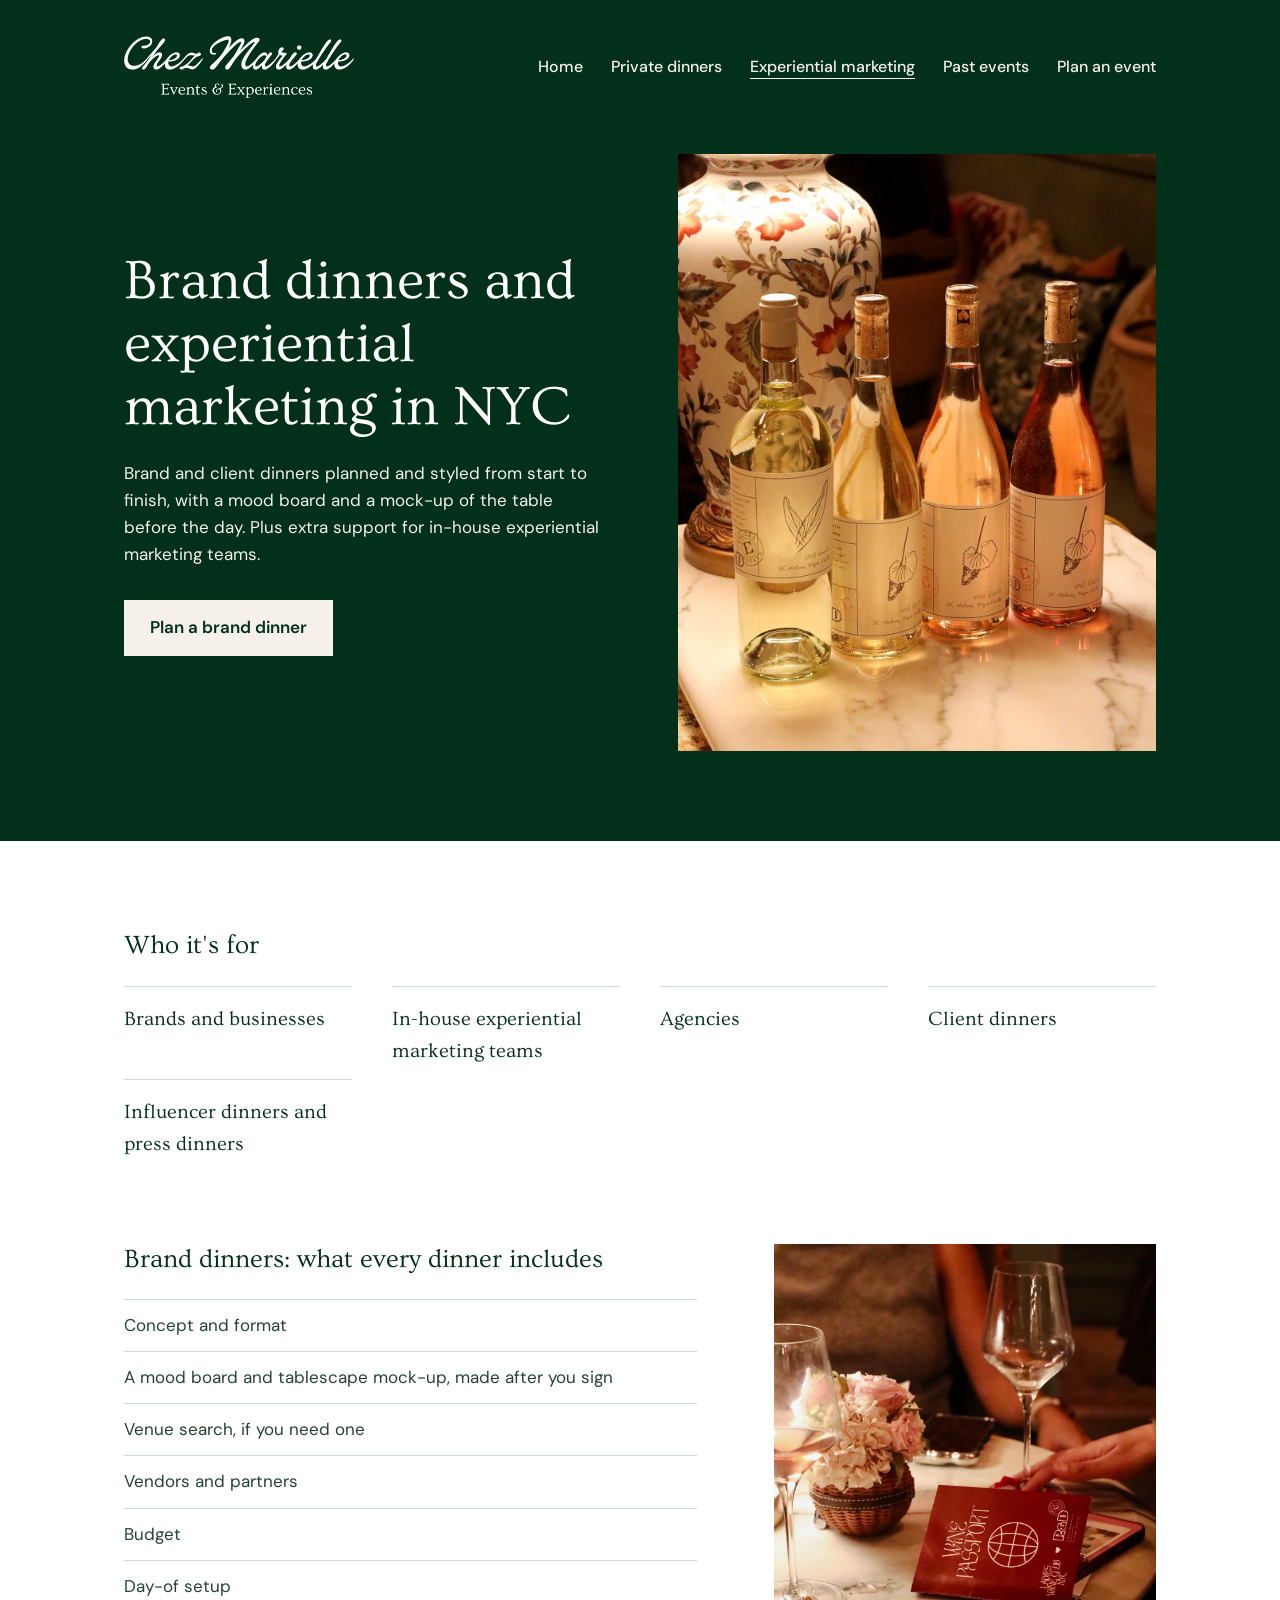
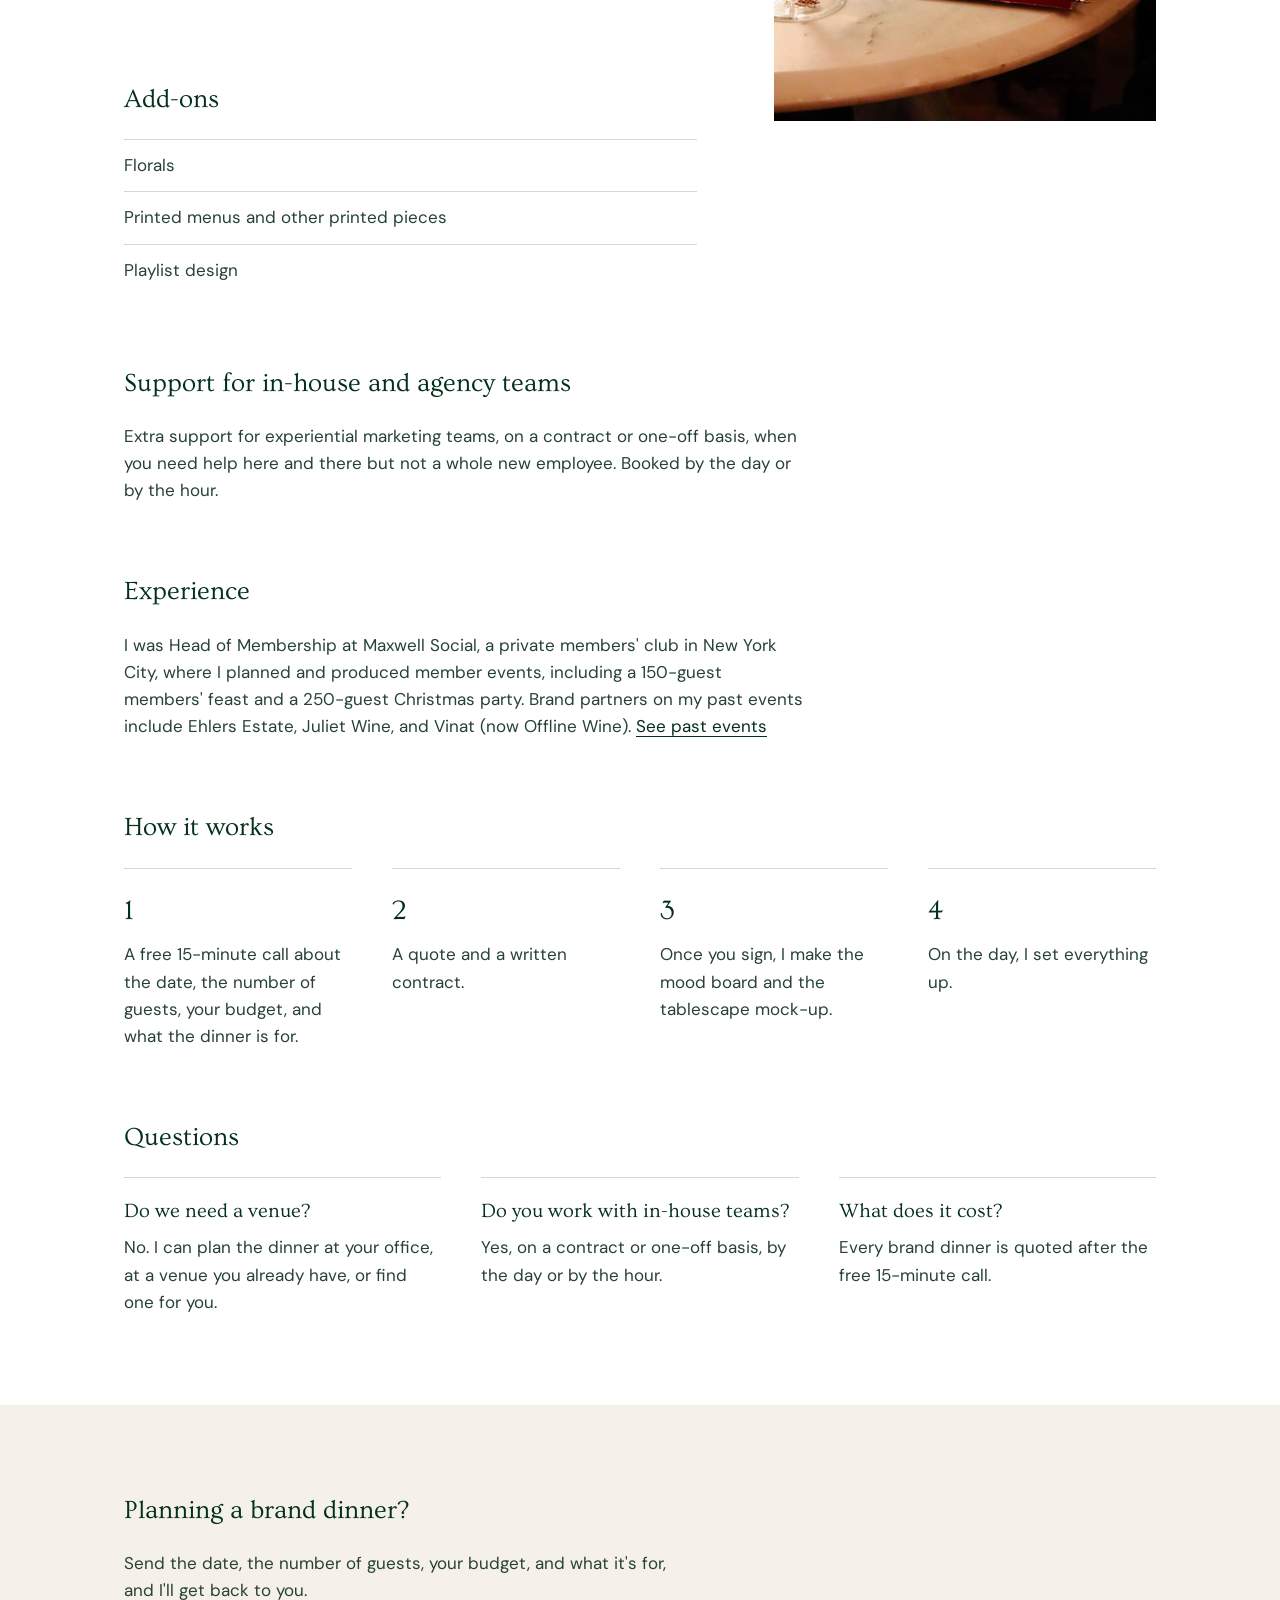
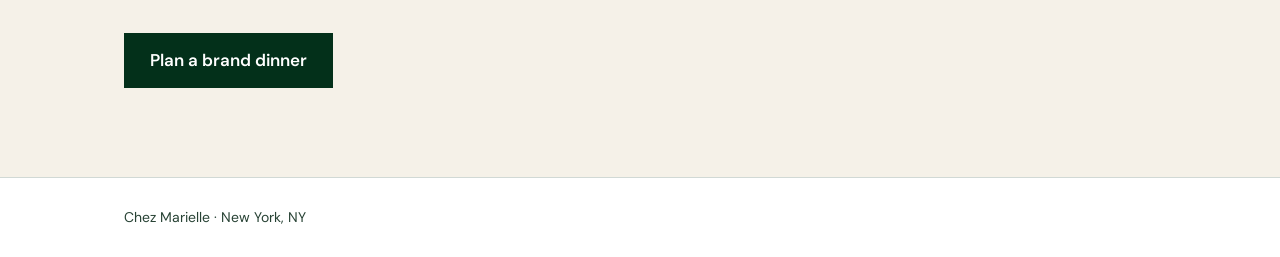
==== brand-events/index.html @ 25a1ae97 "Brands and businesses, and client dinners, on the homepage and the experiential marketing page Co-Au" ====
<!doctype html>
<html lang="en">
<head>
  <meta charset="utf-8">
  <meta name="viewport" content="width=device-width, initial-scale=1">
  <title>Brand dinners and experiential marketing in NYC | Chez Marielle</title>
  <meta name="description" content="Brand dinners and event production in New York City, planned and styled from start to finish, plus contract support for in-house and agency experiential marketing teams.">
  <link rel="canonical" href="https://chezmarielle.com/brand-events/">
  <link rel="icon" href="/favicon.ico" sizes="any">
  <link rel="icon" type="image/png" sizes="192x192" href="/icon-192.png">
  <link rel="apple-touch-icon" href="/apple-touch-icon.png">
  <meta name="theme-color" content="#03301A">

  <meta property="og:type" content="website">
  <meta property="og:url" content="https://chezmarielle.com/brand-events/">
  <meta property="og:title" content="Brand dinners and experiential marketing in NYC | Chez Marielle">
  <meta property="og:description" content="Brand dinners and event production in New York City, planned and styled from start to finish, plus contract support for in-house and agency experiential marketing teams.">
  <meta property="og:image" content="https://chezmarielle.com/images/brand-events/ehlers-bottles.jpg">
  <meta name="twitter:card" content="summary_large_image">

  <link rel="preconnect" href="https://fonts.googleapis.com">
  <link rel="preconnect" href="https://fonts.gstatic.com" crossorigin>
  <link href="https://fonts.googleapis.com/css2?family=DM+Sans:opsz,wght@9..40,400;9..40,500;9..40,600&family=Ovo&display=swap" rel="stylesheet">
  <link rel="stylesheet" href="/styles.css?v=6">

  <script type="application/ld+json">
  {
    "@context": "https://schema.org",
    "@type": "Service",
    "name": "Brand dinners and experiential marketing support",
    "serviceType": "Brand dinner planning and experiential marketing support",
    "url": "https://chezmarielle.com/brand-events/",
    "description": "Brand dinners and event production in New York City, planned and styled from start to finish, plus contract support for in-house and agency experiential marketing teams.",
    "provider": { "@id": "https://chezmarielle.com/#business" },
    "areaServed": { "@type": "City", "name": "New York City" }
  }
  </script>
  <script type="application/ld+json">
  {
    "@context": "https://schema.org",
    "@type": "FAQPage",
    "mainEntity": [
      { "@type": "Question", "name": "Do we need a venue?", "acceptedAnswer": { "@type": "Answer", "text": "No. I can plan the dinner at your office, at a venue you already have, or find one for you." } },
      { "@type": "Question", "name": "Do you work with in-house teams?", "acceptedAnswer": { "@type": "Answer", "text": "Yes, on a contract or one-off basis, by the day or by the hour." } },
      { "@type": "Question", "name": "What does it cost?", "acceptedAnswer": { "@type": "Answer", "text": "Every brand dinner is quoted after the free 15-minute call." } }
    ]
  }
  </script>
  <script>document.documentElement.classList.add('js');</script>
</head>
<body>

<header class="hero">
  <div class="wrap">
    <div class="topbar">
      <a class="logo" href="/"><img src="/images/chez-marielle-logo.png" alt="Chez Marielle Events &amp; Experiences" width="912" height="247"></a>
      <button class="nav-toggle" type="button" aria-expanded="false" aria-controls="site-nav" aria-label="Menu"><span></span><span></span><span></span></button>
      <nav class="nav" id="site-nav" aria-label="Main">
        <a href="/">Home</a>
        <a href="/private-dinners/">Private dinners</a>
        <a href="/brand-events/" aria-current="page">Experiential marketing</a>
        <a href="/past-events/">Past events</a>
        <a href="/#plan">Plan an event</a>
      </nav>
    </div>

    <div class="hero-grid">
      <div class="hero-text">
        <h1>Brand dinners and experiential marketing in NYC</h1>
        <p class="hero-line">Brand and client dinners planned and styled from start to finish, with a mood board and a mock-up of the table before the day. Plus extra support for in-house experiential marketing teams.</p>
        <p class="hero-cta"><a class="button" href="/#plan">Plan a brand dinner</a></p>
      </div>
      <figure class="hero-photo">
        <img src="/images/brand-events/ehlers-bottles.jpg" width="1200" height="1500" fetchpriority="high"
             alt="Four Ehlers Estate bottles, white to rosé, lined up on a marble table at Good Wine, Better Chemistry">
      </figure>
    </div>
  </div>
</header>

<main>
  <section class="services">
    <div class="wrap">
      <h2>Who it's for</h2>
      <ul class="tags">
        <li>Brands and businesses</li>
        <li>In-house experiential marketing teams</li>
        <li>Agencies</li>
        <li>Client dinners</li>
        <li>Influencer dinners and press dinners</li>
      </ul>

      <div class="block split">
        <div>
          <h2>Brand dinners: what every dinner includes</h2>
          <ul class="help-list">
            <li>Concept and format</li>
            <li>A mood board and tablescape mock-up, made after you sign</li>
            <li>Venue search, if you need one</li>
            <li>Vendors and partners</li>
            <li>Budget</li>
            <li>Day-of setup</li>
          </ul>
          <div class="block">
            <h2>Add-ons</h2>
            <ul class="help-list">
              <li>Florals</li>
              <li>Printed menus and other printed pieces</li>
              <li>Playlist design</li>
            </ul>
          </div>
        </div>
        <img src="/images/brand-events/wine-passport.jpg" width="1200" height="1500" loading="lazy"
             alt="A printed wine passport on a marble table beside a glass of rosé and a small bouquet, at Good Wine, Better Chemistry">
      </div>

      <div class="block">
        <h2>Support for in-house and agency teams</h2>
        <p class="lead-text">Extra support for experiential marketing teams, on a contract or one-off basis, when you need help here and there but not a whole new employee. Booked by the day or by the hour.</p>
      </div>

      <div class="block">
        <h2>Experience</h2>
        <p class="lead-text">I was Head of Membership at Maxwell Social, a private members' club in New York City, where I planned and produced member events, including a 150-guest members' feast and a 250-guest Christmas party. Brand partners on my past events include Ehlers Estate, Juliet Wine, and Vinat (now Offline Wine). <a href="/past-events/">See past events</a></p>
      </div>

      <div class="block">
        <h2>How it works</h2>
        <ol class="steps">
          <li>A free 15-minute call about the date, the number of guests, your budget, and what the dinner is for.</li>
          <li>A quote and a written contract.</li>
          <li>Once you sign, I make the mood board and the tablescape mock-up.</li>
          <li>On the day, I set everything up.</li>
        </ol>
      </div>

      <div class="block">
        <h2>Questions</h2>
        <div class="cols three">
          <article>
            <h3>Do we need a venue?</h3>
            <p>No. I can plan the dinner at your office, at a venue you already have, or find one for you.</p>
          </article>
          <article>
            <h3>Do you work with in-house teams?</h3>
            <p>Yes, on a contract or one-off basis, by the day or by the hour.</p>
          </article>
          <article>
            <h3>What does it cost?</h3>
            <p>Every brand dinner is quoted after the free 15-minute call.</p>
          </article>
        </div>
      </div>
    </div>
  </section>

  <section class="cta" aria-labelledby="cta-heading">
    <div class="wrap">
      <h2 id="cta-heading">Planning a brand dinner?</h2>
      <p>Send the date, the number of guests, your budget, and what it's for, and I'll get back to you.</p>
      <a class="button dark" href="/#plan">Plan a brand dinner</a>
    </div>
  </section>
</main>

<footer class="footer">
  <div class="wrap">Chez Marielle · New York, NY</div>
</footer>

<script src="/main.js?v=3" defer></script>
</body>
</html>
---- styles.css ----
/* Chez Marielle — colours and fonts carried over from the Canva site */
:root {
  --green: #03301A;
  --cream: #F5F1E8;
  --ink: #274234;
  --white: #FFFFFF;
  --line: rgba(3, 48, 26, 0.18);
  --serif: 'Ovo', Georgia, 'Times New Roman', serif;
  --sans: 'DM Sans', system-ui, -apple-system, 'Segoe UI', sans-serif;
  --gutter: clamp(20px, 5vw, 64px);
  --section: clamp(56px, 7vw, 96px);
}

* { box-sizing: border-box; }
html { scroll-behavior: smooth; }
body {
  margin: 0;
  font-family: var(--sans);
  font-size: 17px;
  line-height: 1.6;
  color: var(--ink);
  background: var(--white);
  -webkit-font-smoothing: antialiased;
}
img { display: block; max-width: 100%; height: auto; }
figure { margin: 0; }
h1, h2, h3 { font-family: var(--serif); font-weight: 400; color: var(--green); margin: 0; }
h2 { font-size: 26px; line-height: 1.2; margin-bottom: 24px; }
h3 { font-size: 20px; line-height: 1.3; margin-bottom: 10px; }
p { margin: 0; }
a { color: inherit; }

.wrap { max-width: 1160px; margin: 0 auto; padding: 0 var(--gutter); }

/* Buttons */
.button {
  display: inline-block;
  font-family: var(--sans);
  font-size: 17px;
  font-weight: 600;
  text-decoration: none;
  background: var(--cream);
  color: var(--green);
  border: 0;
  padding: 14px 26px;
  cursor: pointer;
}
.button.dark { background: var(--green); color: var(--white); }
.button:focus-visible, a:focus-visible, input:focus-visible, textarea:focus-visible, select:focus-visible { outline: 2px solid #8A7652; outline-offset: 2px; }

/* Hero */
.hero { background: var(--green); color: var(--cream); padding: 36px 0 var(--section); }
.logo img { width: 230px; }
.topbar { display: flex; align-items: center; justify-content: space-between; gap: 24px; }
.nav { display: flex; gap: 28px; }
.nav a { color: var(--cream); text-decoration: none; font-weight: 500; font-size: 16px; white-space: nowrap; }
.nav a:hover, .nav a[aria-current="page"] { text-decoration: underline; text-underline-offset: 6px; }

/* Menu button: phone only */
.nav-toggle {
  display: none;
  flex-direction: column;
  justify-content: center;
  gap: 6px;
  width: 44px;
  height: 44px;
  padding: 10px;
  margin-right: -10px;
  background: none;
  border: 0;
  cursor: pointer;
}
.nav-toggle span { display: block; height: 2px; background: var(--cream); transition: transform 0.2s, opacity 0.2s; }
.nav-toggle[aria-expanded="true"] span:nth-child(1) { transform: translateY(8px) rotate(45deg); }
.nav-toggle[aria-expanded="true"] span:nth-child(2) { opacity: 0; }
.nav-toggle[aria-expanded="true"] span:nth-child(3) { transform: translateY(-8px) rotate(-45deg); }
.nav-toggle:focus-visible { outline: 2px solid #8A7652; outline-offset: 2px; }
.hero-grid {
  display: grid;
  grid-template-columns: 1fr 1fr;
  gap: clamp(32px, 6vw, 88px);
  align-items: center;
  margin-top: clamp(32px, 5vw, 56px);
}
.hero h1 { color: var(--white); font-size: clamp(38px, 5vw, 56px); line-height: 1.13; }
.hero-line { margin-top: 20px; }
.event-types { margin: 22px 0 32px; padding-left: 20px; }
.event-types li { margin: 4px 0; }
.hero-photo img { width: 100%; aspect-ratio: 4 / 5; object-fit: cover; object-position: center 40%; }

/* What I do / Who it's for / What I can help with */
.services { padding: var(--section) 0; }
.cols { display: grid; gap: 40px; }
.cols.three { grid-template-columns: repeat(3, 1fr); }
.cols article { border-top: 1px solid var(--line); padding-top: 20px; }
.block { margin-top: clamp(48px, 6vw, 72px); }
.tags, .help-list { list-style: none; margin: 0; padding: 0; display: grid; column-gap: 40px; }
.tags { grid-template-columns: repeat(4, 1fr); }
.help-list { grid-template-columns: 1fr 1fr; grid-auto-flow: column; grid-template-rows: repeat(4, auto); }
.tags li, .help-list li { padding: 12px 0; border-top: 1px solid var(--line); }
.tags li { font-family: var(--serif); font-size: 20px; color: var(--green); padding-top: 16px; }

/* Past events page */
.page-head { background: var(--green); color: var(--cream); padding: 36px 0 clamp(40px, 5vw, 64px); }
.page-head h1 { color: var(--white); font-size: clamp(38px, 5vw, 56px); line-height: 1.13; margin-top: clamp(32px, 5vw, 56px); }
.event { padding: var(--section) 0; }
.event:nth-of-type(even) { background: var(--cream); }
.event-text { max-width: 680px; margin-bottom: 32px; }
.event .loc { display: flex; align-items: center; gap: 6px; font-size: 15px; font-weight: 500; color: #8A7652; margin-bottom: 8px; }
.event .loc svg { width: 1em; height: 1em; flex: none; }
.event h2 { font-size: clamp(28px, 3.4vw, 38px); margin-bottom: 8px; }
.event .details { font-size: 15px; color: #8A7652; margin-bottom: 16px; }
.mosaic { display: grid; grid-template-columns: repeat(4, 1fr); gap: 12px; }
.mosaic img { width: 100%; aspect-ratio: 4 / 5; object-fit: cover; }
.mosaic .lead { grid-column: span 2; grid-row: span 2; height: 100%; aspect-ratio: auto; }
.mosaic .wide { grid-column: span 2; height: 100%; aspect-ratio: auto; }
.mosaic.pair img { grid-column: span 2; }
.mosaic.trio { grid-template-columns: repeat(3, 1fr); }

/* About */
.about { background: var(--cream); padding: var(--section) 0; }
.about-grid { display: grid; grid-template-columns: 320px 1fr; gap: clamp(32px, 6vw, 80px); align-items: center; }
.about-photo img { width: 100%; }
.about p { max-width: 560px; }

/* Plan an event */
.contact { padding: var(--section) 0; }
.contact-grid { display: grid; grid-template-columns: 1fr 1.4fr; gap: clamp(32px, 6vw, 80px); align-items: start; }
.contact-intro p { max-width: 380px; }
.contact-line { max-width: 520px; margin-bottom: 28px; }
.links { list-style: none; padding: 0; margin: 28px 0 0; }
.links li { margin: 8px 0; }
.links a { color: var(--green); font-weight: 500; text-underline-offset: 4px; }

.inquiry { display: grid; grid-template-columns: 1fr 1fr; gap: 18px 20px; }
.field { grid-column: 1 / -1; display: flex; flex-direction: column; }
.field[hidden] { display: none; }
.field.half { grid-column: span 1; }
label { font-size: 15px; color: var(--green); margin-bottom: 6px; }
input, textarea, select {
  font: inherit;
  font-size: 16px;
  color: var(--ink);
  border: 1px solid rgba(39, 66, 52, 0.35);
  border-radius: 0;
  padding: 12px 14px;
  background: var(--white);
  width: 100%;
}
textarea { resize: vertical; }
select {
  appearance: none;
  -webkit-appearance: none;
  padding-right: 40px;
  background: var(--white) url("data:image/svg+xml,%3Csvg xmlns='http://www.w3.org/2000/svg' width='12' height='8' viewBox='0 0 12 8'%3E%3Cpath d='M1 1l5 5 5-5' fill='none' stroke='%23274234' stroke-width='1.5'/%3E%3C/svg%3E") no-repeat right 14px center;
}
.honeypot { position: absolute; left: -9999px; width: 1px; height: 1px; opacity: 0; }
.field .button { align-self: flex-start; }
.form-status { margin-top: 14px; min-height: 1.6em; }

/* Service pages: numbered steps and the closing call to action */
.steps { list-style: none; margin: 0; padding: 0; display: grid; grid-template-columns: repeat(4, 1fr); gap: 40px; counter-reset: step; }
.steps li { border-top: 1px solid var(--line); padding-top: 20px; counter-increment: step; }
.steps li::before { content: counter(step); display: block; font-family: var(--serif); font-size: 28px; color: var(--green); margin-bottom: 8px; }
.hero-cta { margin-top: 32px; }
.hero-pair { display: grid; grid-template-columns: 1fr 1fr; gap: 12px; }
.hero-pair img { width: 100%; aspect-ratio: 4 / 5; object-fit: cover; }
.split { display: grid; grid-template-columns: 1.5fr 1fr; gap: clamp(32px, 6vw, 80px); align-items: start; }
.split img { width: 100%; aspect-ratio: 4 / 5; object-fit: cover; }
.lead-text { max-width: 680px; }
.lead-text a { color: var(--green); text-underline-offset: 4px; }
.split .help-list { grid-template-columns: 1fr; grid-auto-flow: row; grid-template-rows: none; }
.cta { background: var(--cream); padding: var(--section) 0; }
.cta p { max-width: 560px; margin-bottom: 28px; }

/* Footer */
.footer { border-top: 1px solid var(--line); padding: 28px 0; font-size: 14px; }

/* Tablet */
@media (max-width: 900px) {
  .cols.three { grid-template-columns: 1fr; gap: 28px; }
  .steps { grid-template-columns: 1fr 1fr; gap: 28px; }
  .tags { grid-template-columns: 1fr 1fr; }
  .contact-grid { grid-template-columns: 1fr; }
  .split { grid-template-columns: 1fr; }
  .split img { max-width: 420px; }
}

/* Menu button: phones and tablets */
@media (max-width: 960px) {
  .topbar { position: relative; }
  .nav { gap: 22px; }
  /* With the script running, the menu folds behind the button. Without it, the links stay visible. */
  .js .nav-toggle { display: flex; position: relative; z-index: 21; }
  /* The menu slides in from the right and covers three quarters of the screen. */
  .js .nav {
    position: fixed;
    top: 0;
    right: 0;
    bottom: 0;
    z-index: 20;
    width: min(75vw, 420px);
    flex-direction: column;
    gap: 0;
    padding: 96px 28px 32px;
    background: var(--green);
    box-shadow: -8px 0 24px rgba(0, 0, 0, 0.25);
    transform: translateX(100%);
    visibility: hidden;
    transition: transform 0.3s ease, visibility 0s linear 0.3s;
  }
  .js .nav.open { transform: none; visibility: visible; transition: transform 0.3s ease, visibility 0s; }
  .js .nav a { font-family: var(--serif); font-size: 26px; font-weight: 400; line-height: 1.25; padding: 16px 0; border-bottom: 1px solid rgba(245, 241, 232, 0.25); white-space: normal; }
  .js .nav a:first-child { border-top: 1px solid rgba(245, 241, 232, 0.25); }
  /* The rest of the page dims behind the open menu; tapping it closes the menu. */
  html.menu-open { overflow: hidden; }
  html.menu-open body::after { content: ""; position: fixed; inset: 0; z-index: 19; background: rgba(0, 0, 0, 0.45); }
}

/* Phone */
@media (max-width: 700px) {
  .hero { padding-top: 24px; }
  .logo img { width: 180px; }
  .hero-grid { grid-template-columns: 1fr; gap: 32px; margin-top: 28px; }
  .hero-photo img { aspect-ratio: 4 / 5; }
  .help-list { grid-template-columns: 1fr; grid-auto-flow: row; grid-template-rows: none; }
  .steps { grid-template-columns: 1fr; }
  .mosaic { grid-template-columns: 1fr 1fr; gap: 8px; }
  .mosaic .lead { grid-row: auto; height: auto; aspect-ratio: 4 / 5; }
  .mosaic .wide { height: auto; aspect-ratio: 8 / 5; }
  .mosaic.pair img { grid-column: auto; }
  .mosaic.trio { grid-template-columns: 1fr 1fr; }
  .mosaic.trio img:first-child { grid-column: span 2; }
  .about-grid { grid-template-columns: 1fr; }
  .about-photo { max-width: 300px; }
  .inquiry { grid-template-columns: 1fr; }
  .field.half { grid-column: 1 / -1; }
}

/* No sliding for people who turn off motion */
@media (prefers-reduced-motion: reduce) {
  .nav, .nav-toggle span { transition: none !important; }
}
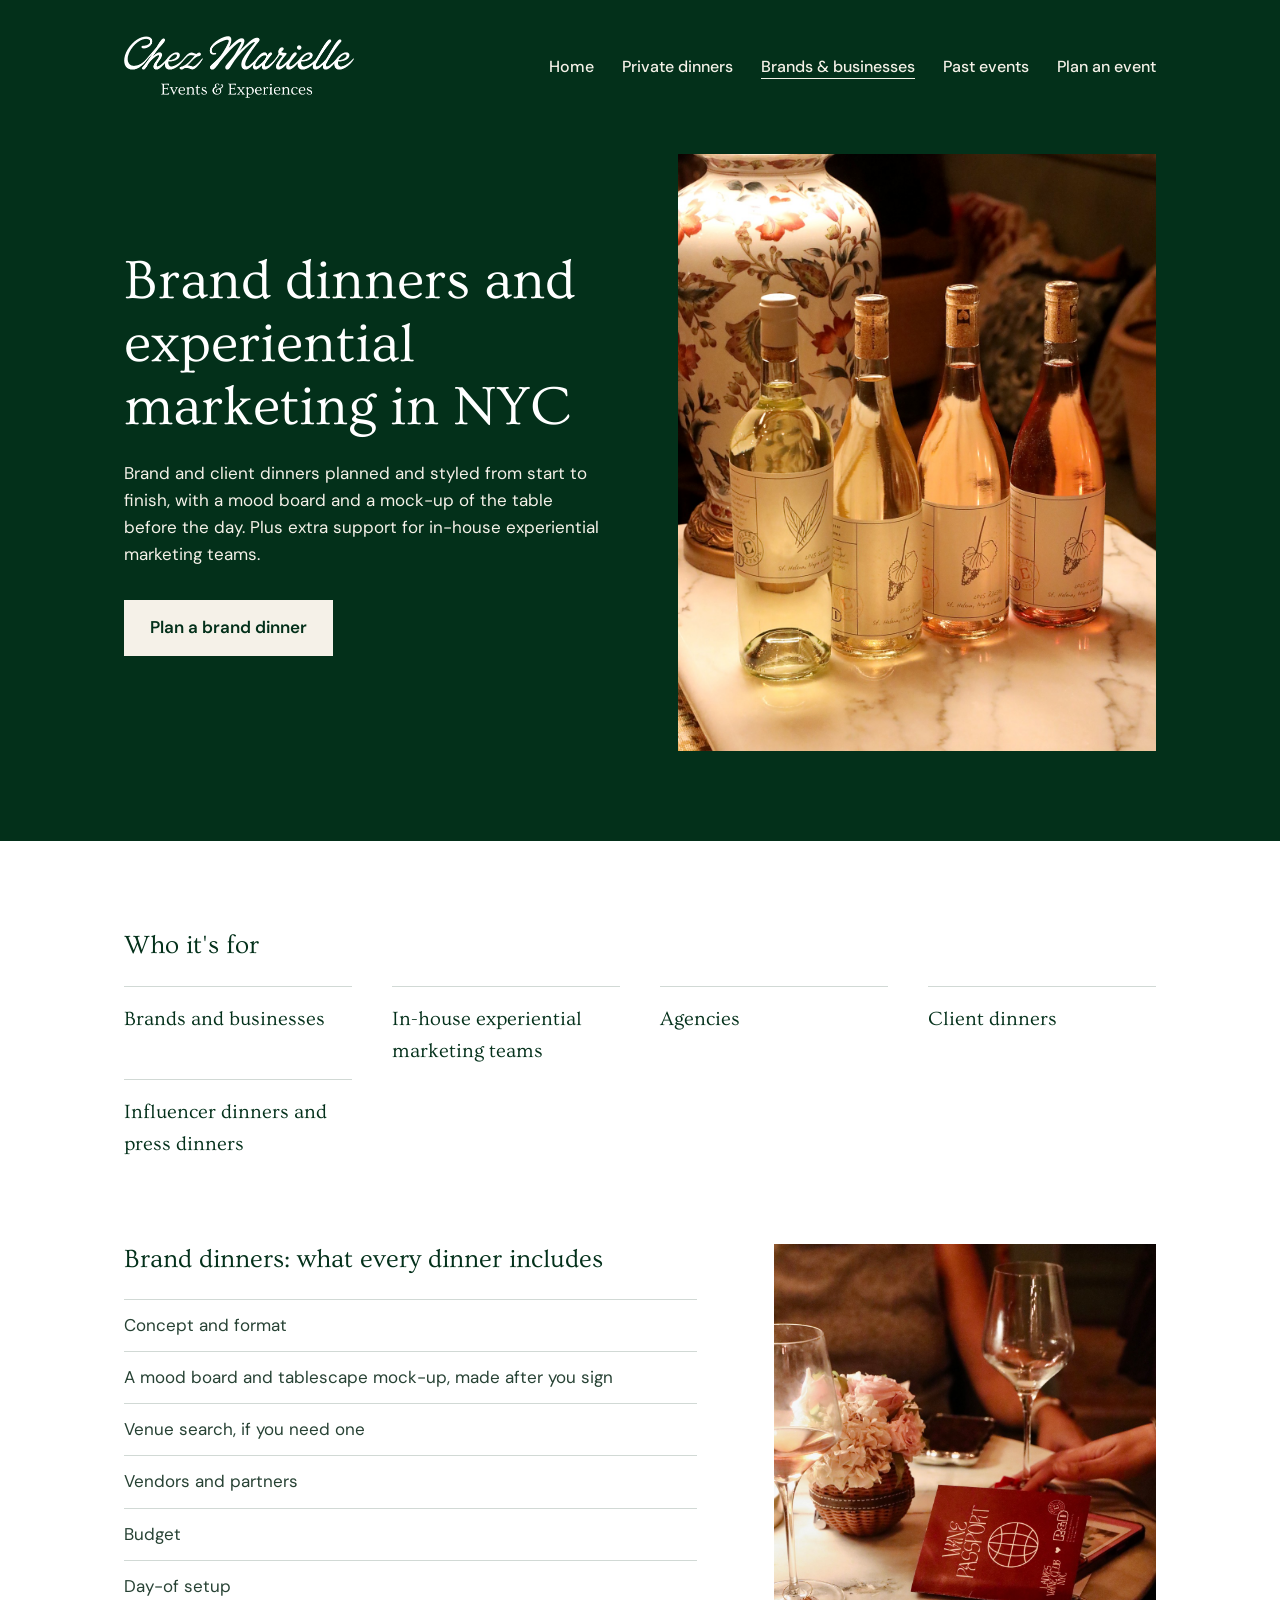
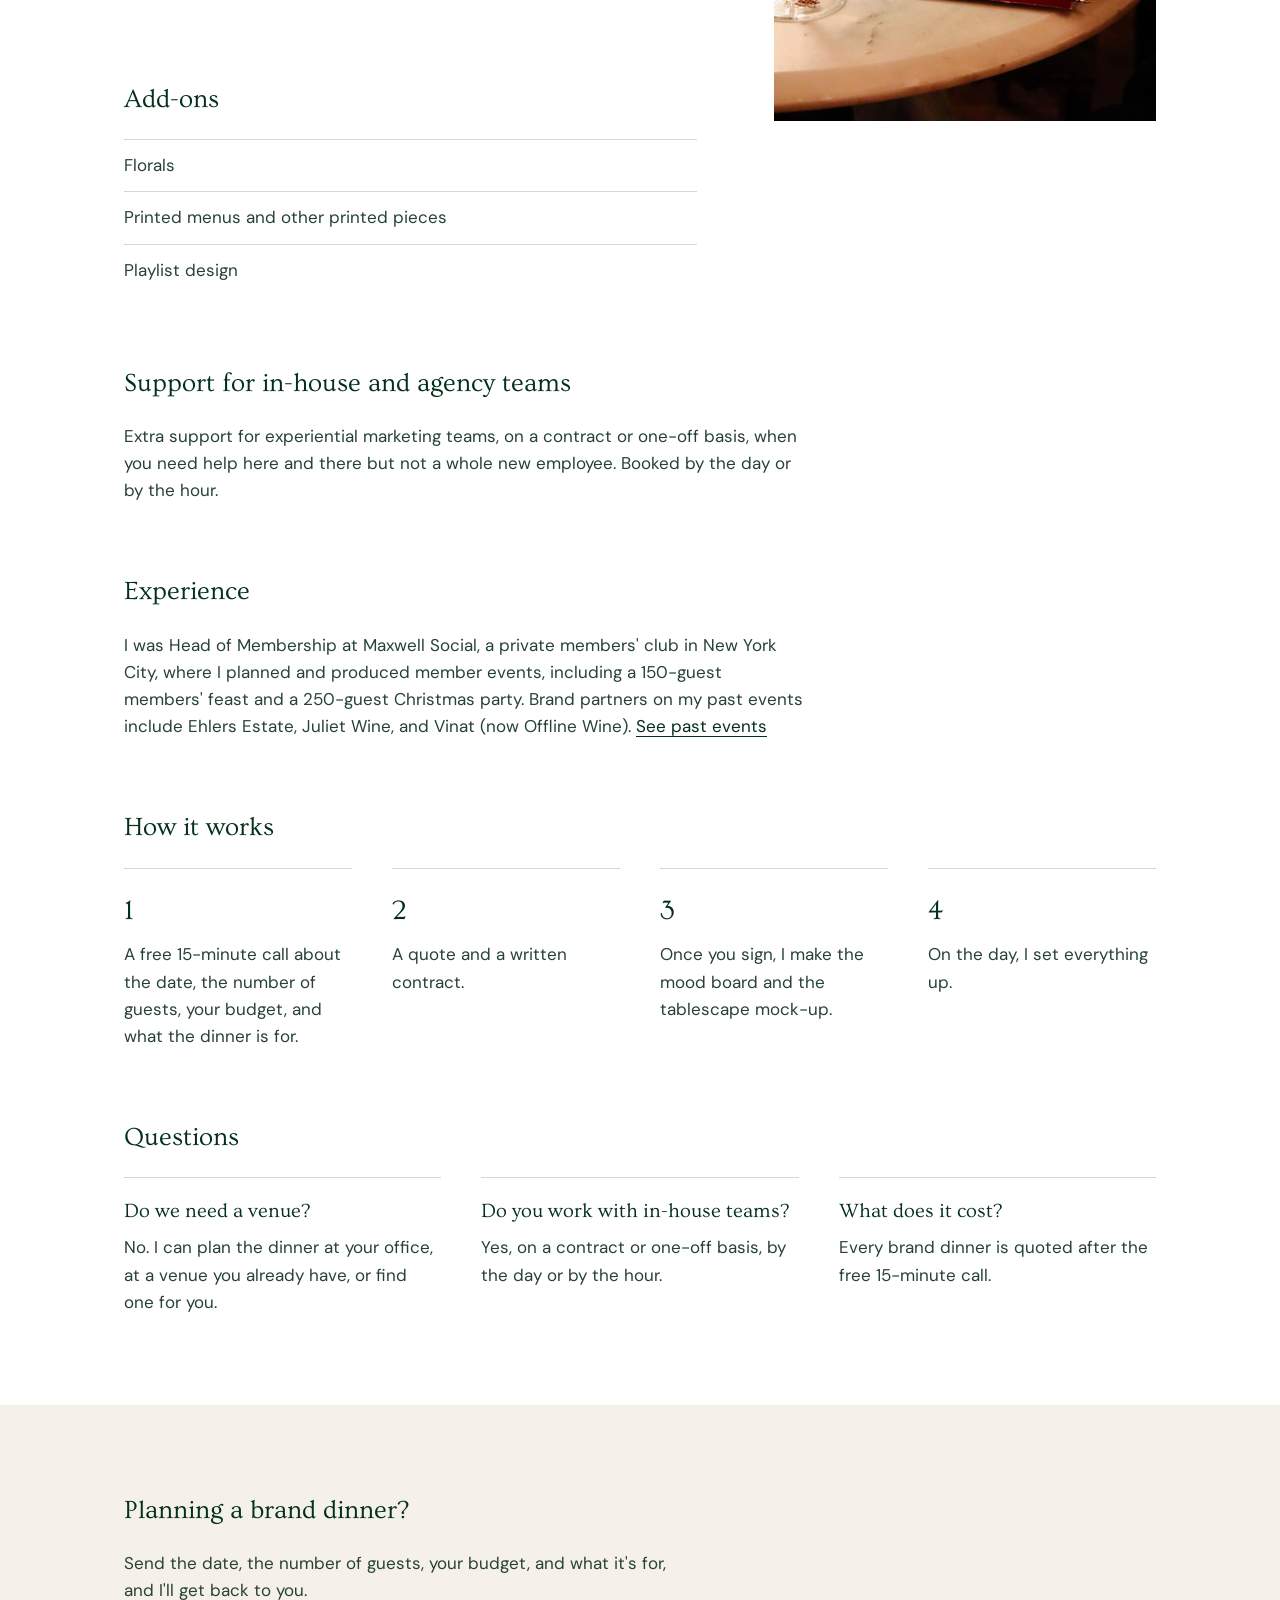
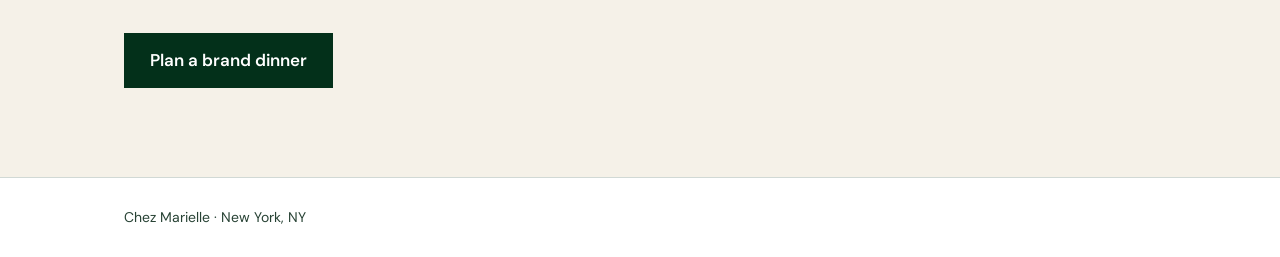
==== commit d67aa16e: "Menu: Brands & businesses in place of Experiential marketing Co-Authored-By: Claude Opus 5.5 <norepl" ====
--- a/brand-events/index.html
+++ b/brand-events/index.html
@@ -58,7 +58,7 @@
       <nav class="nav" id="site-nav" aria-label="Main">
         <a href="/">Home</a>
         <a href="/private-dinners/">Private dinners</a>
-        <a href="/brand-events/" aria-current="page">Experiential marketing</a>
+        <a href="/brand-events/" aria-current="page">Brands &amp; businesses</a>
         <a href="/past-events/">Past events</a>
         <a href="/#plan">Plan an event</a>
       </nav>
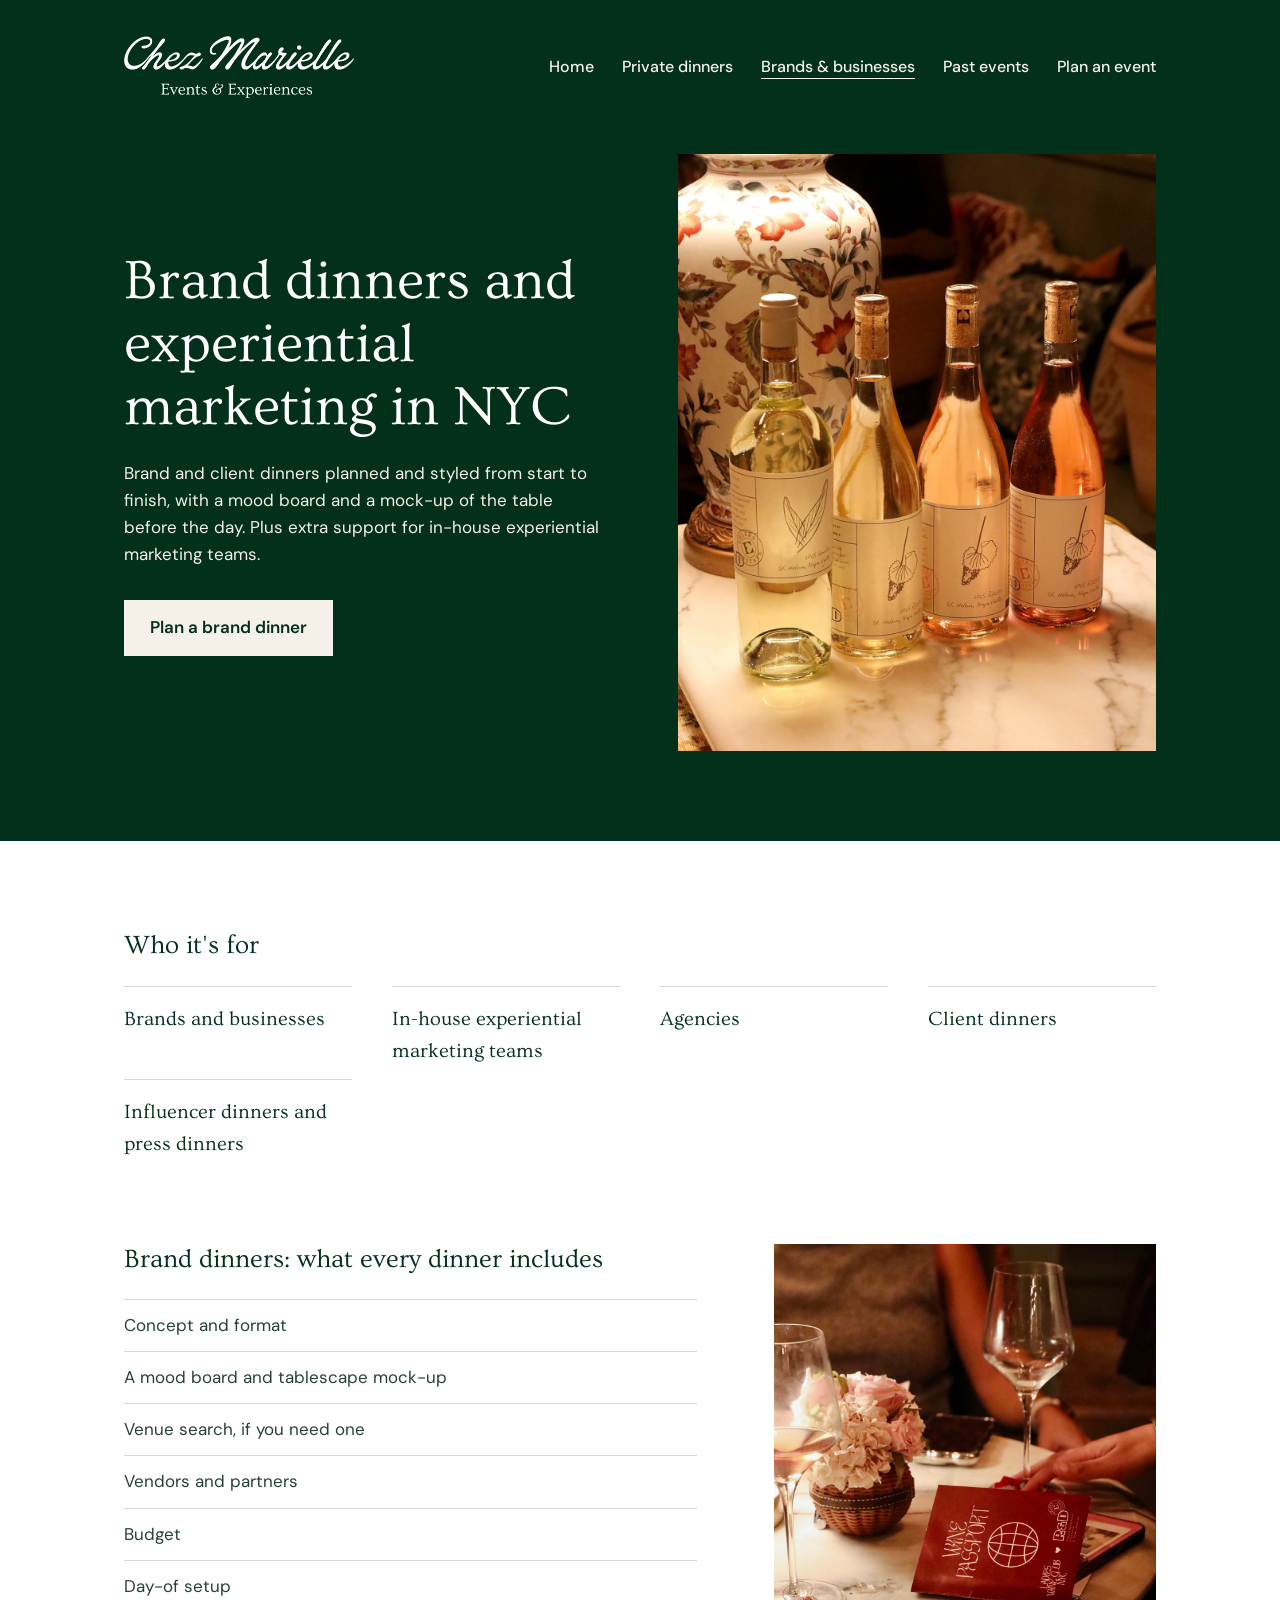
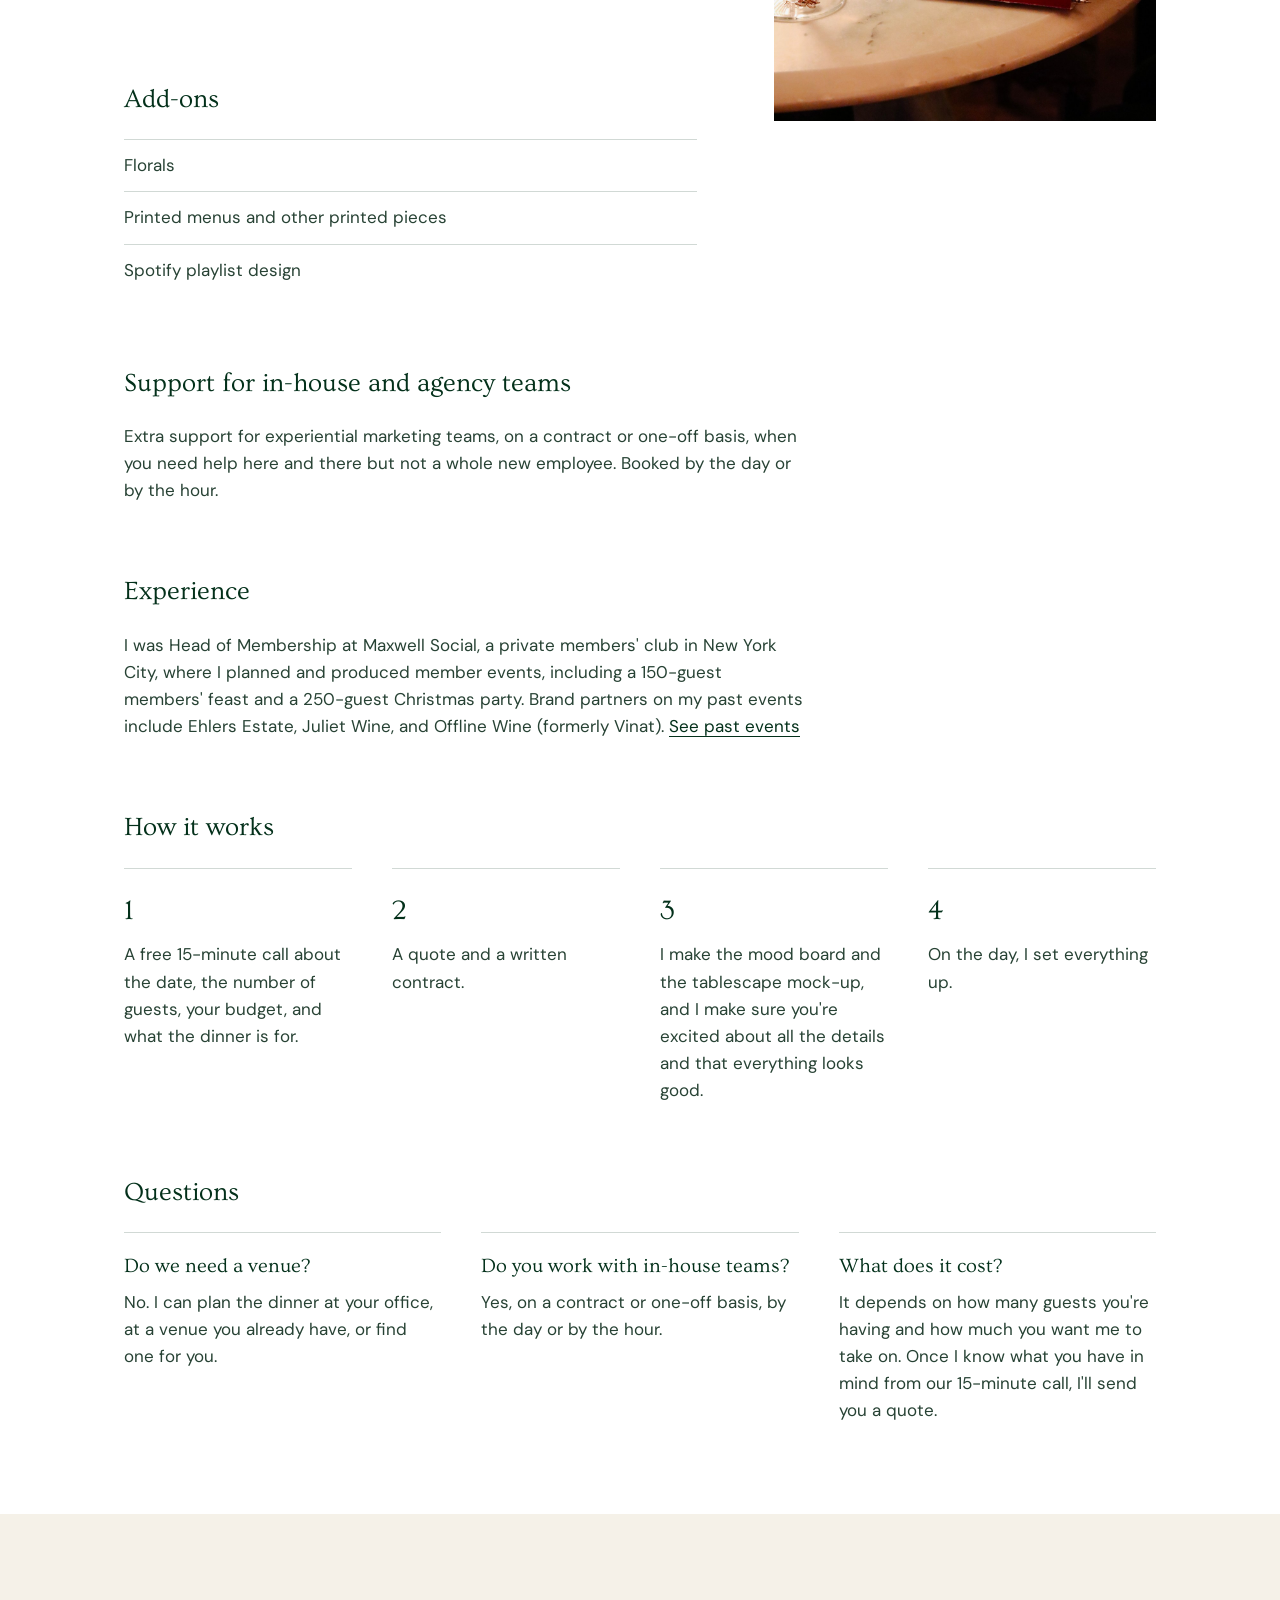
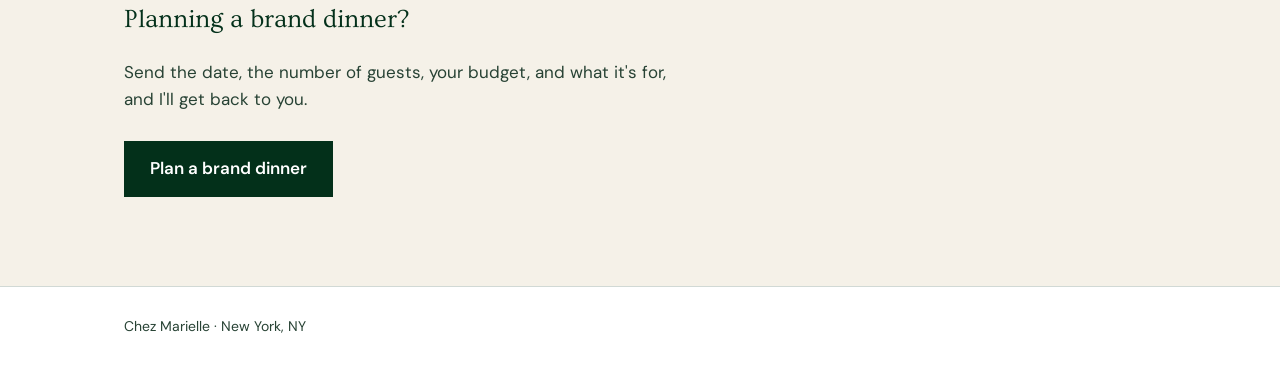
==== commit 0638963f: "Offline Wine (formerly Vinat), the cost answer in her words, Spotify playlist design, and no more "a" ====
--- a/brand-events/index.html
+++ b/brand-events/index.html
@@ -42,7 +42,7 @@
     "mainEntity": [
       { "@type": "Question", "name": "Do we need a venue?", "acceptedAnswer": { "@type": "Answer", "text": "No. I can plan the dinner at your office, at a venue you already have, or find one for you." } },
       { "@type": "Question", "name": "Do you work with in-house teams?", "acceptedAnswer": { "@type": "Answer", "text": "Yes, on a contract or one-off basis, by the day or by the hour." } },
-      { "@type": "Question", "name": "What does it cost?", "acceptedAnswer": { "@type": "Answer", "text": "Every brand dinner is quoted after the free 15-minute call." } }
+      { "@type": "Question", "name": "What does it cost?", "acceptedAnswer": { "@type": "Answer", "text": "It depends on how many guests you're having and how much you want me to take on. Once I know what you have in mind from our 15-minute call, I'll send you a quote." } }
     ]
   }
   </script>
@@ -95,7 +95,7 @@
           <h2>Brand dinners: what every dinner includes</h2>
           <ul class="help-list">
             <li>Concept and format</li>
-            <li>A mood board and tablescape mock-up, made after you sign</li>
+            <li>A mood board and tablescape mock-up</li>
             <li>Venue search, if you need one</li>
             <li>Vendors and partners</li>
             <li>Budget</li>
@@ -106,7 +106,7 @@
             <ul class="help-list">
               <li>Florals</li>
               <li>Printed menus and other printed pieces</li>
-              <li>Playlist design</li>
+              <li>Spotify playlist design</li>
             </ul>
           </div>
         </div>
@@ -121,7 +121,7 @@
 
       <div class="block">
         <h2>Experience</h2>
-        <p class="lead-text">I was Head of Membership at Maxwell Social, a private members' club in New York City, where I planned and produced member events, including a 150-guest members' feast and a 250-guest Christmas party. Brand partners on my past events include Ehlers Estate, Juliet Wine, and Vinat (now Offline Wine). <a href="/past-events/">See past events</a></p>
+        <p class="lead-text">I was Head of Membership at Maxwell Social, a private members' club in New York City, where I planned and produced member events, including a 150-guest members' feast and a 250-guest Christmas party. Brand partners on my past events include Ehlers Estate, Juliet Wine, and Offline Wine (formerly Vinat). <a href="/past-events/">See past events</a></p>
       </div>
 
       <div class="block">
@@ -129,7 +129,7 @@
         <ol class="steps">
           <li>A free 15-minute call about the date, the number of guests, your budget, and what the dinner is for.</li>
           <li>A quote and a written contract.</li>
-          <li>Once you sign, I make the mood board and the tablescape mock-up.</li>
+          <li>I make the mood board and the tablescape mock-up, and I make sure you're excited about all the details and that everything looks good.</li>
           <li>On the day, I set everything up.</li>
         </ol>
       </div>
@@ -147,7 +147,7 @@
           </article>
           <article>
             <h3>What does it cost?</h3>
-            <p>Every brand dinner is quoted after the free 15-minute call.</p>
+            <p>It depends on how many guests you're having and how much you want me to take on. Once I know what you have in mind from our 15-minute call, I'll send you a quote.</p>
           </article>
         </div>
       </div>
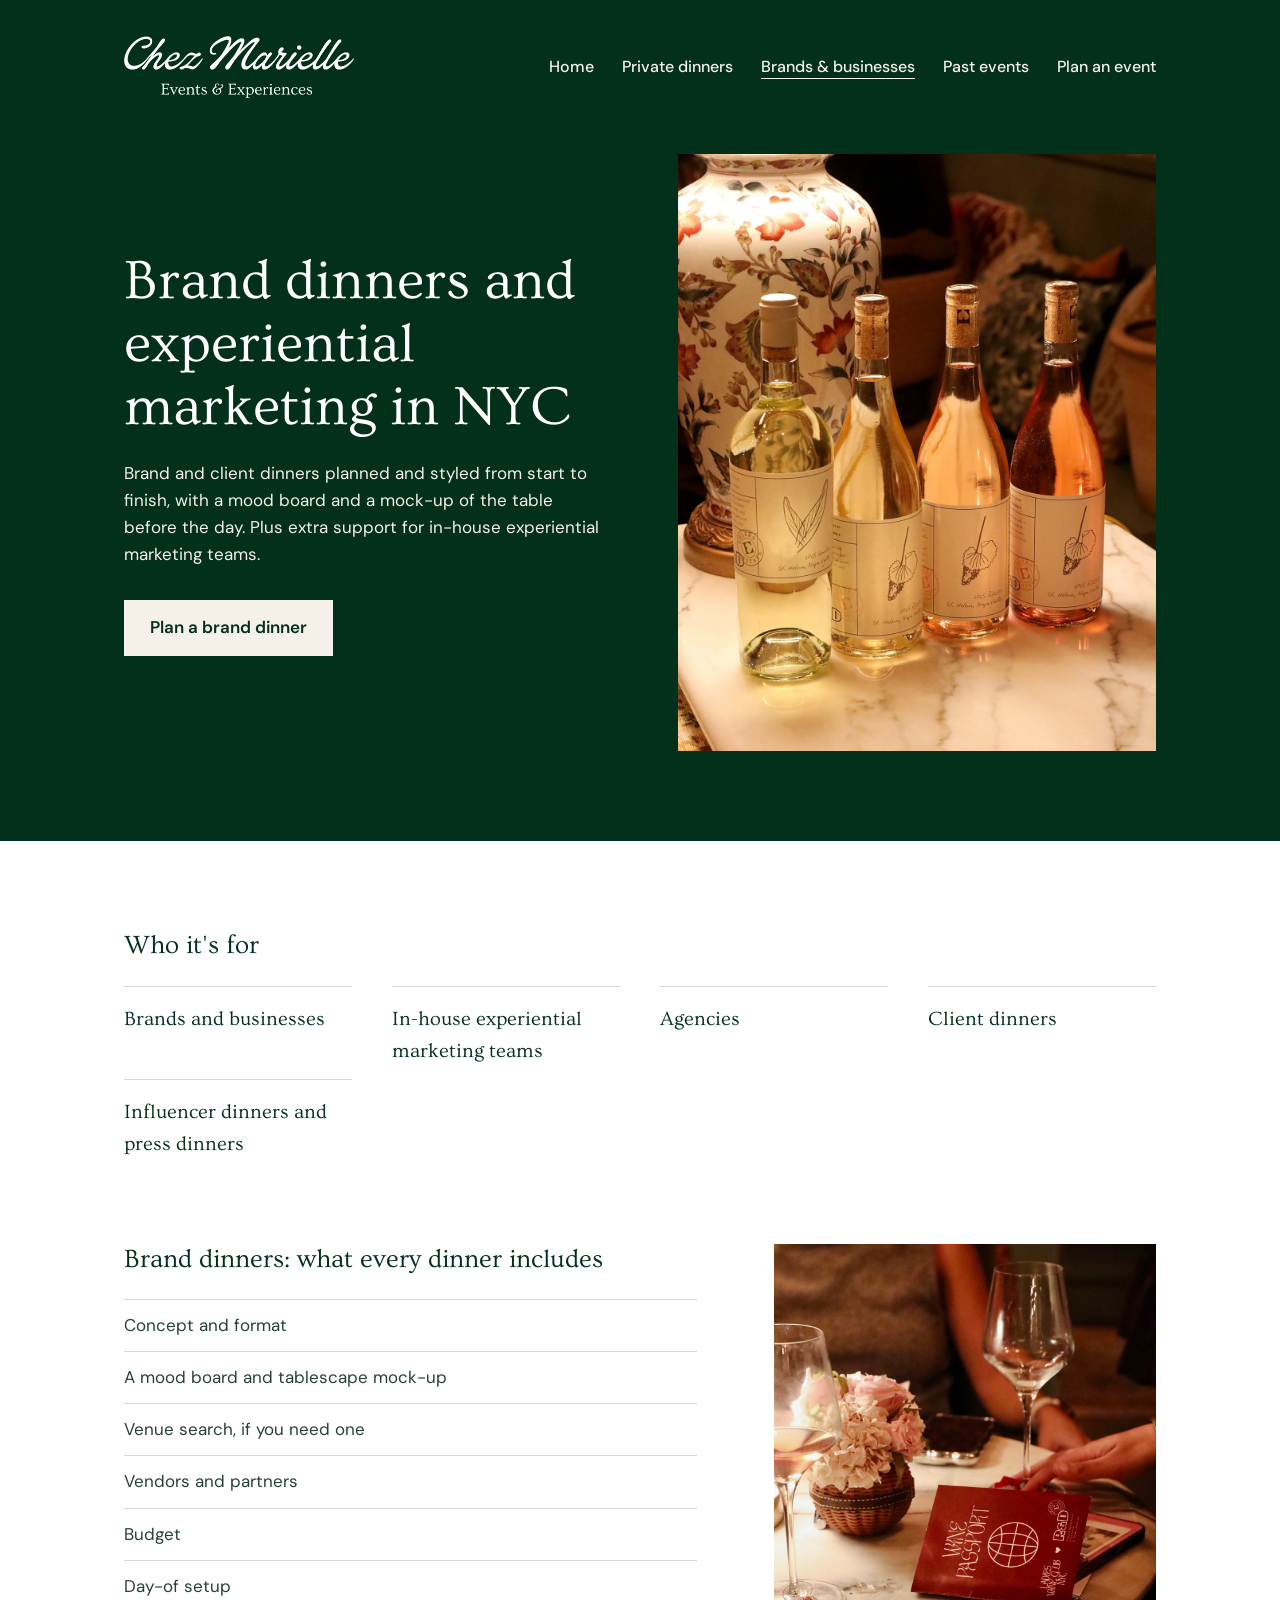
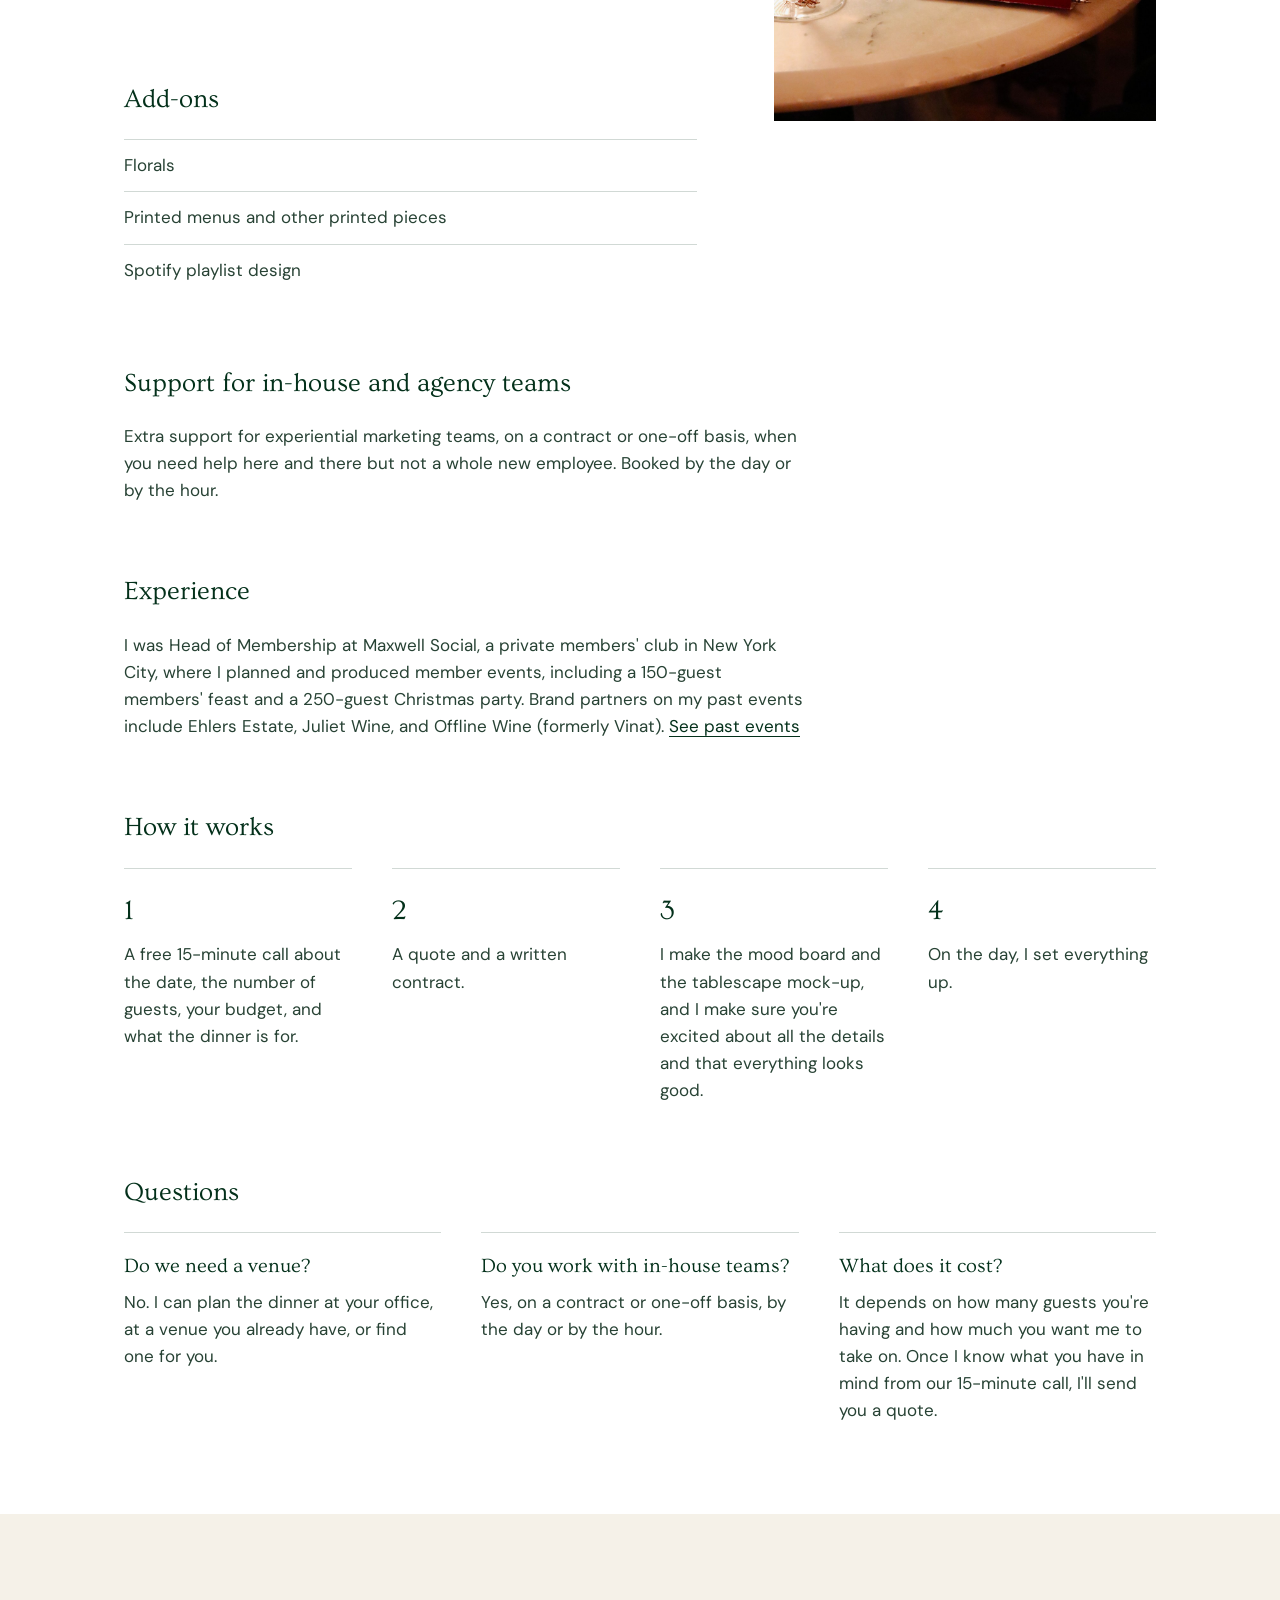
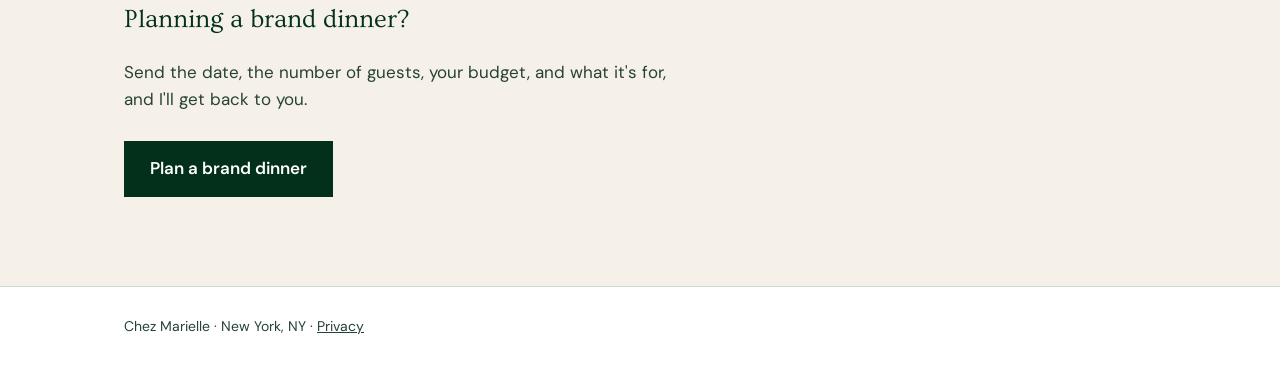
==== commit 6dfbb4fd: "Google Analytics on every page, and a plain privacy page linked from the footer Co-Authored-By: Clau" ====
--- a/brand-events/index.html
+++ b/brand-events/index.html
@@ -1,6 +1,13 @@
 <!doctype html>
 <html lang="en">
 <head>
+  <!-- Google tag -->
+  <script async src="https://www.googletagmanager.com/gtm.js?id=GTM-NWH48WLP"></script>
+  <script>
+    window.dataLayer = window.dataLayer || [];
+    function gtag(){dataLayer.push(arguments);}
+    gtag('js', new Date());
+  </script>
   <meta charset="utf-8">
   <meta name="viewport" content="width=device-width, initial-scale=1">
   <title>Brand dinners and experiential marketing in NYC | Chez Marielle</title>
@@ -164,7 +171,7 @@
 </main>
 
 <footer class="footer">
-  <div class="wrap">Chez Marielle · New York, NY</div>
+  <div class="wrap">Chez Marielle · New York, NY · <a href="/privacy/">Privacy</a></div>
 </footer>
 
 <script src="/main.js?v=3" defer></script>
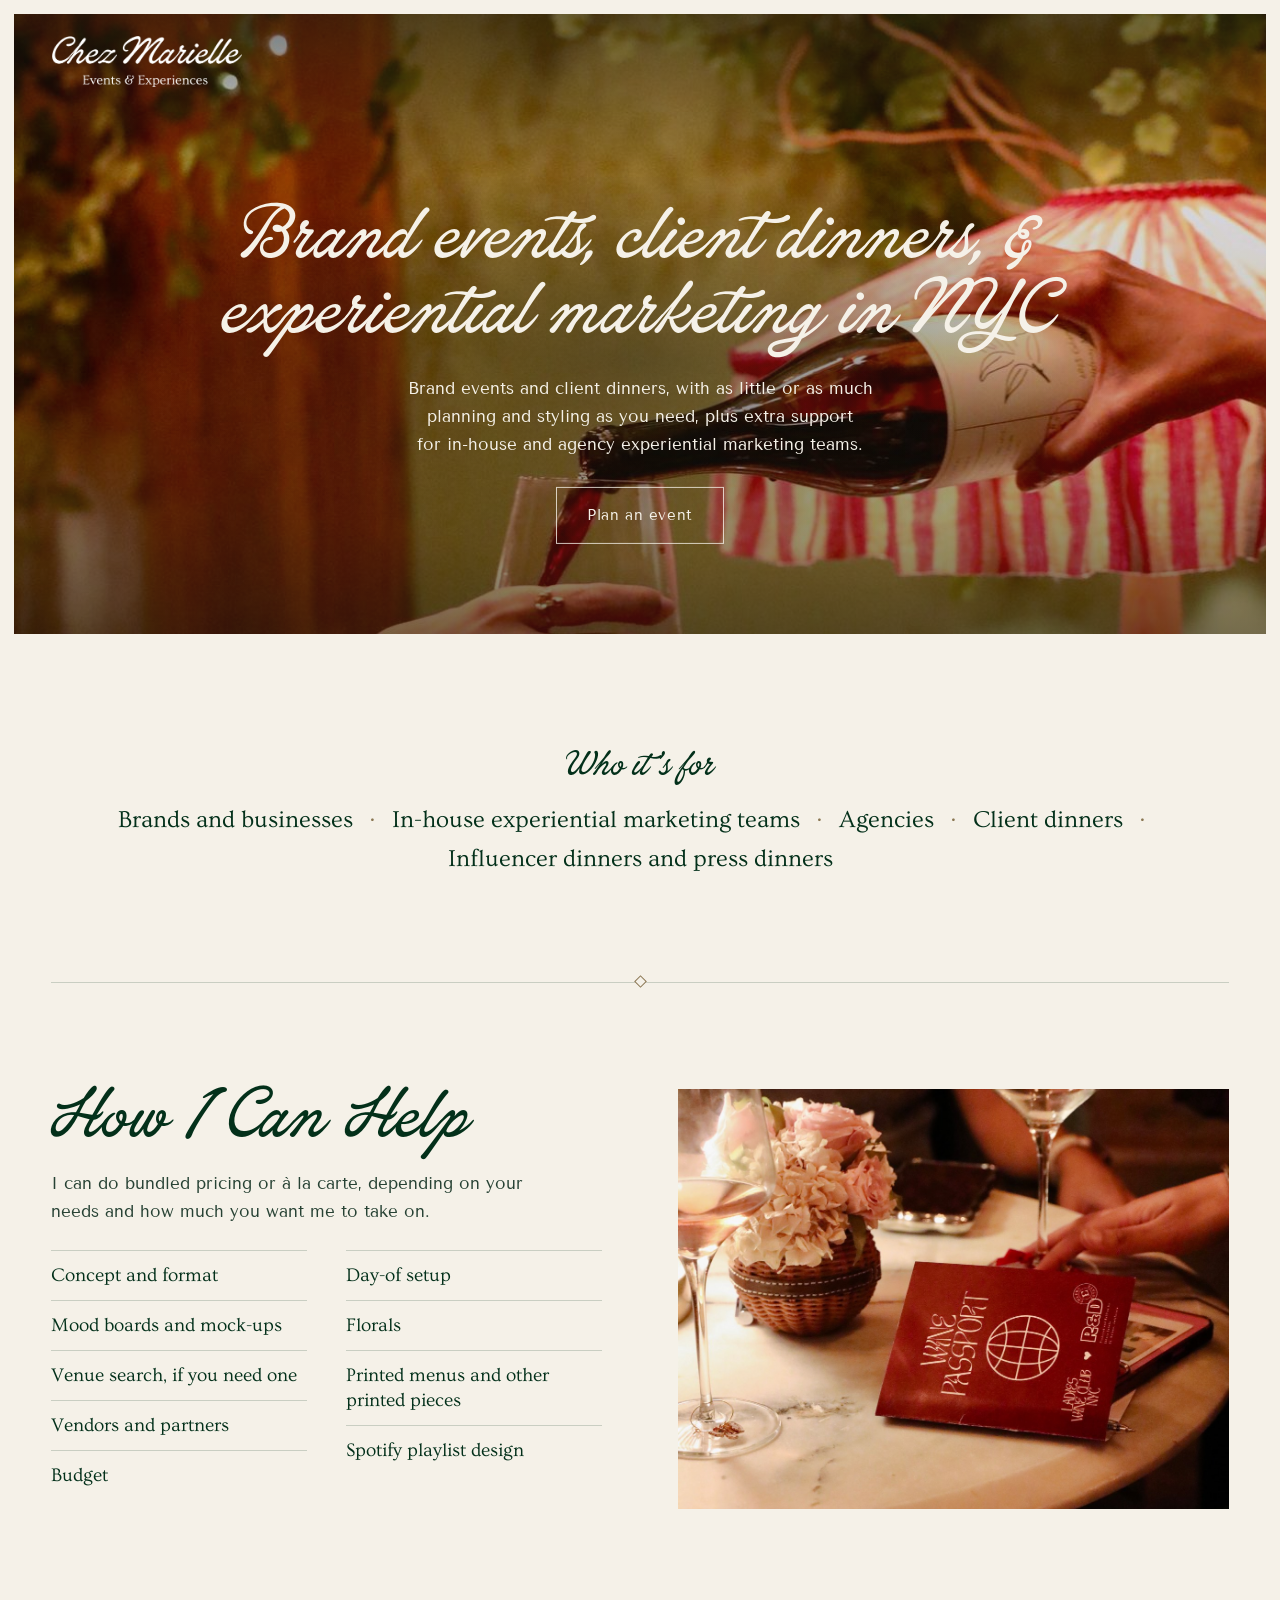
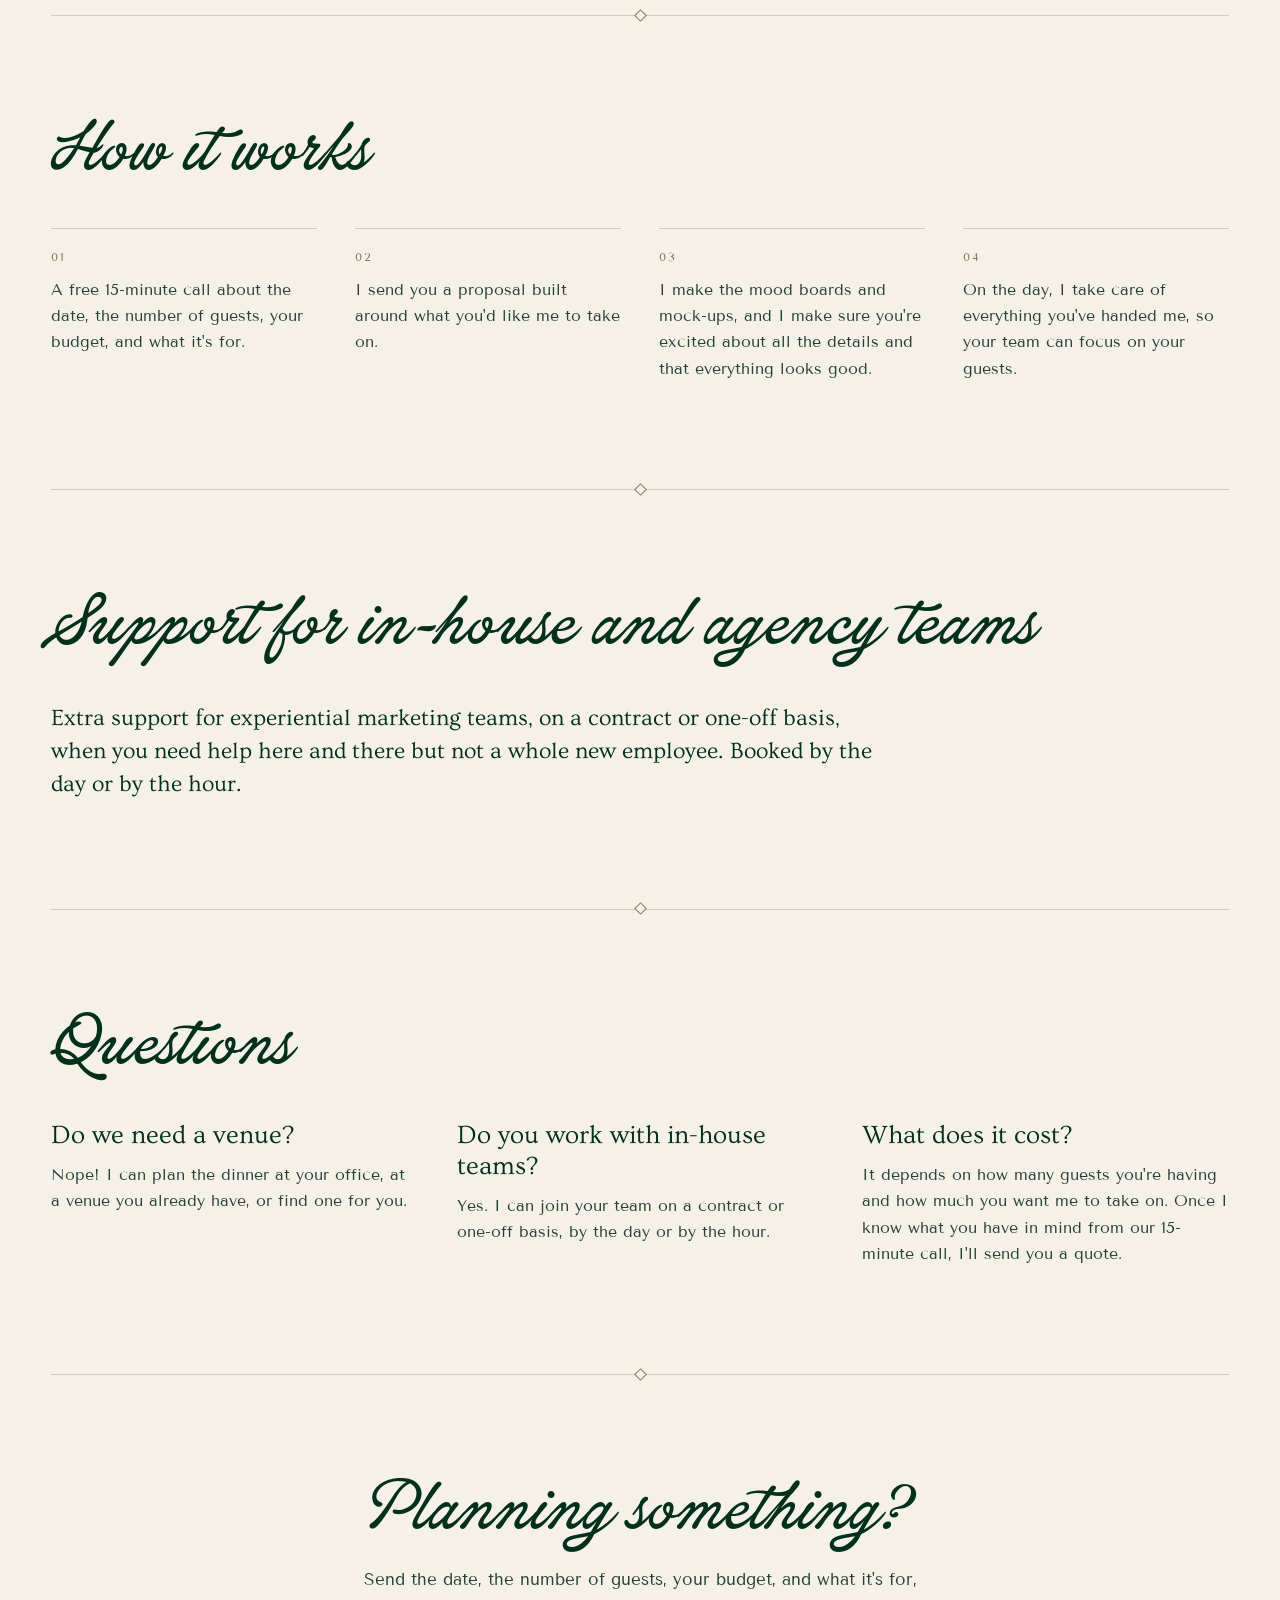
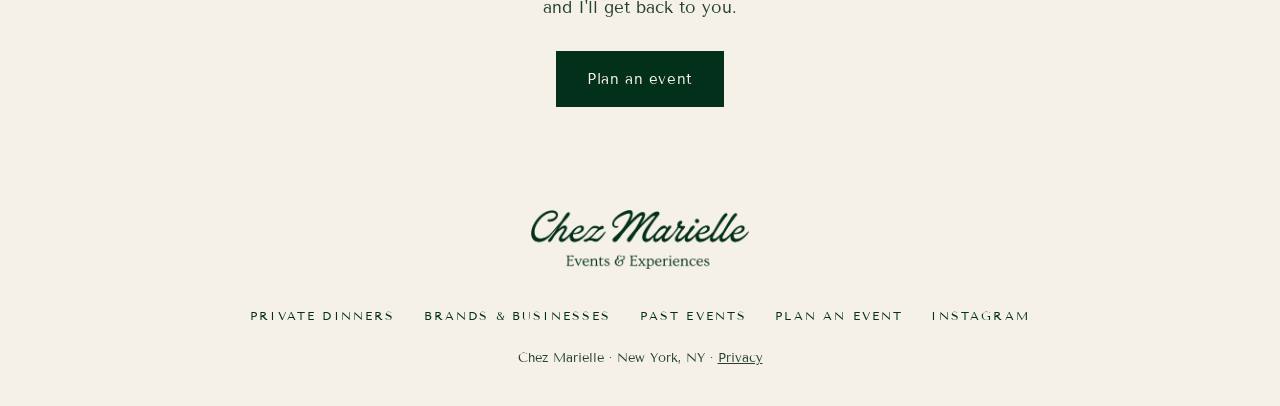
==== commit b317be53: "Redesign: the hotel look on every page - Homepage: framed photo opening with the Careera heading, Ab" ====
--- a/brand-events/index.html
+++ b/brand-events/index.html
@@ -10,8 +10,8 @@
   </script>
   <meta charset="utf-8">
   <meta name="viewport" content="width=device-width, initial-scale=1">
-  <title>Brand dinners and experiential marketing in NYC | Chez Marielle</title>
-  <meta name="description" content="Brand dinners and event production in New York City, planned and styled from start to finish, plus contract support for in-house and agency experiential marketing teams.">
+  <title>Brand events, client dinners, and experiential marketing in NYC | Chez Marielle</title>
+  <meta name="description" content="Brand events and client dinners in NYC, with as little or as much planning and styling as you need, plus contract support for experiential marketing teams.">
   <link rel="canonical" href="https://chezmarielle.com/brand-events/">
   <link rel="icon" href="/favicon.ico" sizes="any">
   <link rel="icon" type="image/png" sizes="192x192" href="/icon-192.png">
@@ -20,24 +20,26 @@
 
   <meta property="og:type" content="website">
   <meta property="og:url" content="https://chezmarielle.com/brand-events/">
-  <meta property="og:title" content="Brand dinners and experiential marketing in NYC | Chez Marielle">
-  <meta property="og:description" content="Brand dinners and event production in New York City, planned and styled from start to finish, plus contract support for in-house and agency experiential marketing teams.">
+  <meta property="og:title" content="Brand events, client dinners, and experiential marketing in NYC | Chez Marielle">
+  <meta property="og:description" content="Brand events and client dinners in NYC, with as little or as much planning and styling as you need, plus contract support for experiential marketing teams.">
   <meta property="og:image" content="https://chezmarielle.com/images/brand-events/ehlers-bottles.jpg">
   <meta name="twitter:card" content="summary_large_image">
 
   <link rel="preconnect" href="https://fonts.googleapis.com">
   <link rel="preconnect" href="https://fonts.gstatic.com" crossorigin>
-  <link href="https://fonts.googleapis.com/css2?family=DM+Sans:opsz,wght@9..40,400;9..40,500;9..40,600&family=Ovo&display=swap" rel="stylesheet">
-  <link rel="stylesheet" href="/styles.css?v=6">
+  <link href="https://fonts.googleapis.com/css2?family=Ovo&family=Tenor+Sans&display=swap" rel="stylesheet">
+  <link rel="preload" href="/fonts/careera-script.otf" as="font" type="font/otf" crossorigin>
+  <link rel="preload" as="image" href="/images/brand-events/hero-pour-2000.jpg" imagesrcset="/images/brand-events/hero-pour-1400.jpg 1400w, /images/brand-events/hero-pour-2000.jpg 2000w" imagesizes="100vw" media="(min-width: 761px)">
+  <link rel="stylesheet" href="/styles.css?v=24">
 
   <script type="application/ld+json">
   {
     "@context": "https://schema.org",
     "@type": "Service",
-    "name": "Brand dinners and experiential marketing support",
-    "serviceType": "Brand dinner planning and experiential marketing support",
+    "name": "Brand events, client dinners, and experiential marketing support",
+    "serviceType": "Brand event and client dinner planning, and experiential marketing support",
     "url": "https://chezmarielle.com/brand-events/",
-    "description": "Brand dinners and event production in New York City, planned and styled from start to finish, plus contract support for in-house and agency experiential marketing teams.",
+    "description": "Brand events and client dinners in NYC, with as little or as much planning and styling as you need, plus contract support for experiential marketing teams.",
     "provider": { "@id": "https://chezmarielle.com/#business" },
     "areaServed": { "@type": "City", "name": "New York City" }
   }
@@ -47,8 +49,8 @@
     "@context": "https://schema.org",
     "@type": "FAQPage",
     "mainEntity": [
-      { "@type": "Question", "name": "Do we need a venue?", "acceptedAnswer": { "@type": "Answer", "text": "No. I can plan the dinner at your office, at a venue you already have, or find one for you." } },
-      { "@type": "Question", "name": "Do you work with in-house teams?", "acceptedAnswer": { "@type": "Answer", "text": "Yes, on a contract or one-off basis, by the day or by the hour." } },
+      { "@type": "Question", "name": "Do we need a venue?", "acceptedAnswer": { "@type": "Answer", "text": "Nope! I can plan the dinner at your office, at a venue you already have, or find one for you." } },
+      { "@type": "Question", "name": "Do you work with in-house teams?", "acceptedAnswer": { "@type": "Answer", "text": "Yes. I can join your team on a contract or one-off basis, by the day or by the hour." } },
       { "@type": "Question", "name": "What does it cost?", "acceptedAnswer": { "@type": "Answer", "text": "It depends on how many guests you're having and how much you want me to take on. Once I know what you have in mind from our 15-minute call, I'll send you a quote." } }
     ]
   }
@@ -57,121 +59,126 @@
 </head>
 <body>
 
-<header class="hero">
-  <div class="wrap">
-    <div class="topbar">
-      <a class="logo" href="/"><img src="/images/chez-marielle-logo.png" alt="Chez Marielle Events &amp; Experiences" width="912" height="247"></a>
-      <button class="nav-toggle" type="button" aria-expanded="false" aria-controls="site-nav" aria-label="Menu"><span></span><span></span><span></span></button>
-      <nav class="nav" id="site-nav" aria-label="Main">
+<header class="hero page">
+  <picture class="hero-photo">
+    <source media="(max-width: 760px)" srcset="/images/brand-events/hero-pour-phone.jpg">
+    <img src="/images/brand-events/hero-pour-2000.jpg" srcset="/images/brand-events/hero-pour-1400.jpg 1400w, /images/brand-events/hero-pour-2000.jpg 2000w" sizes="100vw" width="2000" height="869" fetchpriority="high"
+         alt="Red wine being poured into a glass beneath a striped lamp at Good Wine, Better Chemistry">
+  </picture>
+  <div class="bar">
+    <a class="logo" href="/" aria-label="Chez Marielle Events &amp; Experiences, home"><img src="/images/chez-marielle-logo.png" alt="Chez Marielle Events &amp; Experiences" width="912" height="247"></a>
+    <button class="nav-toggle" type="button" aria-expanded="false" aria-controls="site-nav" aria-label="Menu"><span></span><span></span><span></span></button>
+    <nav class="nav" id="site-nav" aria-label="Main">
+      <div class="nav-group nav-left">
         <a href="/">Home</a>
         <a href="/private-dinners/">Private dinners</a>
         <a href="/brand-events/" aria-current="page">Brands &amp; businesses</a>
+      </div>
+      <div class="nav-group nav-right">
         <a href="/past-events/">Past events</a>
         <a href="/#plan">Plan an event</a>
-      </nav>
-    </div>
-
-    <div class="hero-grid">
-      <div class="hero-text">
-        <h1>Brand dinners and experiential marketing in NYC</h1>
-        <p class="hero-line">Brand and client dinners planned and styled from start to finish, with a mood board and a mock-up of the table before the day. Plus extra support for in-house experiential marketing teams.</p>
-        <p class="hero-cta"><a class="button" href="/#plan">Plan a brand dinner</a></p>
       </div>
-      <figure class="hero-photo">
-        <img src="/images/brand-events/ehlers-bottles.jpg" width="1200" height="1500" fetchpriority="high"
-             alt="Four Ehlers Estate bottles, white to rosé, lined up on a marble table at Good Wine, Better Chemistry">
-      </figure>
-    </div>
+    </nav>
+  </div>
+  <div class="hero-text">
+    <h1>Brand events, client dinners, &amp; experiential marketing in NYC</h1>
+    <p class="hero-line">Brand events and client dinners, with as little or as much planning and styling as you need, plus extra support for in-house and agency experiential marketing teams.</p>
+    <a class="button ghost" href="/#plan">Plan an event</a>
   </div>
 </header>
 
 <main>
-  <section class="services">
-    <div class="wrap">
-      <h2>Who it's for</h2>
-      <ul class="tags">
-        <li>Brands and businesses</li>
-        <li>In-house experiential marketing teams</li>
-        <li>Agencies</li>
-        <li>Client dinners</li>
-        <li>Influencer dinners and press dinners</li>
-      </ul>
 
-      <div class="block split">
-        <div>
-          <h2>Brand dinners: what every dinner includes</h2>
-          <ul class="help-list">
-            <li>Concept and format</li>
-            <li>A mood board and tablescape mock-up</li>
-            <li>Venue search, if you need one</li>
-            <li>Vendors and partners</li>
-            <li>Budget</li>
-            <li>Day-of setup</li>
-          </ul>
-          <div class="block">
-            <h2>Add-ons</h2>
-            <ul class="help-list">
-              <li>Florals</li>
-              <li>Printed menus and other printed pieces</li>
-              <li>Spotify playlist design</li>
-            </ul>
-          </div>
-        </div>
-        <img src="/images/brand-events/wine-passport.jpg" width="1200" height="1500" loading="lazy"
-             alt="A printed wine passport on a marble table beside a glass of rosé and a small bouquet, at Good Wine, Better Chemistry">
-      </div>
+  <section class="who-band wrap" aria-labelledby="who-its-for">
+    <h2 id="who-its-for" class="label-script">Who it<span class="ap">'</span>s for</h2>
+    <ul class="who-inline"><li>Brands and businesses</li><li>In-house experiential marketing teams</li><li>Agencies</li><li>Client dinners</li><li>Influencer dinners and press dinners</li></ul>
+  </section>
 
-      <div class="block">
-        <h2>Support for in-house and agency teams</h2>
-        <p class="lead-text">Extra support for experiential marketing teams, on a contract or one-off basis, when you need help here and there but not a whole new employee. Booked by the day or by the hour.</p>
-      </div>
+  <div class="divider wrap" aria-hidden="true"><span></span></div>
 
-      <div class="block">
-        <h2>Experience</h2>
-        <p class="lead-text">I was Head of Membership at Maxwell Social, a private members' club in New York City, where I planned and produced member events, including a 150-guest members' feast and a 250-guest Christmas party. Brand partners on my past events include Ehlers Estate, Juliet Wine, and Offline Wine (formerly Vinat). <a href="/past-events/">See past events</a></p>
-      </div>
-
-      <div class="block">
-        <h2>How it works</h2>
-        <ol class="steps">
-          <li>A free 15-minute call about the date, the number of guests, your budget, and what the dinner is for.</li>
-          <li>A quote and a written contract.</li>
-          <li>I make the mood board and the tablescape mock-up, and I make sure you're excited about all the details and that everything looks good.</li>
-          <li>On the day, I set everything up.</li>
-        </ol>
-      </div>
-
-      <div class="block">
-        <h2>Questions</h2>
-        <div class="cols three">
-          <article>
-            <h3>Do we need a venue?</h3>
-            <p>No. I can plan the dinner at your office, at a venue you already have, or find one for you.</p>
-          </article>
-          <article>
-            <h3>Do you work with in-house teams?</h3>
-            <p>Yes, on a contract or one-off basis, by the day or by the hour.</p>
-          </article>
-          <article>
-            <h3>What does it cost?</h3>
-            <p>It depends on how many guests you're having and how much you want me to take on. Once I know what you have in mind from our 15-minute call, I'll send you a quote.</p>
-          </article>
-        </div>
-      </div>
+  <section class="split fit-photo wrap" aria-labelledby="includes">
+    <div class="split-text">
+      <h2 id="includes" class="script">How I Can Help</h2>
+      <p class="split-sub">I can do bundled pricing or à la carte, depending on your needs and how much you want me to take on.</p>
+      <ul class="help-list">
+          <li>Concept and format</li>
+          <li>Mood boards and <span class="nw">mock-ups</span></li>
+          <li>Venue search, if you need one</li>
+          <li>Vendors and partners</li>
+          <li>Budget</li>
+          <li>Day-of setup</li>
+          <li>Florals</li>
+          <li>Printed menus and other printed pieces</li>
+          <li>Spotify playlist design</li>
+        </ul>
+    </div>
+    <div class="split-photos">
+      <img src="/images/brand-events/wine-passport.jpg" width="1200" height="1500" loading="lazy"
+           alt="A printed wine passport on a marble table beside a glass of rosé and a small bouquet, at Good Wine, Better Chemistry">
     </div>
   </section>
 
-  <section class="cta" aria-labelledby="cta-heading">
-    <div class="wrap">
-      <h2 id="cta-heading">Planning a brand dinner?</h2>
-      <p>Send the date, the number of guests, your budget, and what it's for, and I'll get back to you.</p>
-      <a class="button dark" href="/#plan">Plan a brand dinner</a>
+  <div class="divider wrap" aria-hidden="true"><span></span></div>
+
+  <section class="block wrap" aria-labelledby="how-it-works">
+    <h2 id="how-it-works" class="script">How it works</h2>
+    <ol class="steps">
+      <li>A free 15-minute call about the date, the number of guests, your budget, and what it's for.</li>
+      <li>I send you a proposal built around what you'd like me to take on.</li>
+      <li>I make the mood boards and <span class="nw">mock-ups</span>, and I make sure you're excited about all the details and that everything looks good.</li>
+      <li>On the day, I take care of everything you've handed me, so your team can focus on your guests.</li>
+    </ol>
+  </section>
+
+  <div class="divider wrap" aria-hidden="true"><span></span></div>
+
+  <section class="block wrap" aria-labelledby="team-support">
+    <h2 id="team-support" class="script">Support for in-house and agency teams</h2>
+    <p class="block-lead">Extra support for experiential marketing teams, on a contract or one-off basis, when you need help here and there but not a whole new employee. Booked by the day or by the hour.</p>
+  </section>
+
+  <div class="divider wrap" aria-hidden="true"><span></span></div>
+
+  <section class="block wrap" aria-labelledby="questions">
+    <h2 id="questions" class="script">Questions</h2>
+    <div class="faq">
+      <article>
+        <h3>Do we need a venue?</h3>
+        <p>Nope! I can plan the dinner at your office, at a venue you already have, or find one for you.</p>
+      </article>
+      <article>
+        <h3>Do you work with in-house teams?</h3>
+        <p>Yes. I can join your team on a contract or one-off basis, by the day or by the hour.</p>
+      </article>
+      <article>
+        <h3>What does it cost?</h3>
+        <p>It depends on how many guests you're having and how much you want me to take on. Once I know what you have in mind from our 15-minute call, I'll send you a quote.</p>
+      </article>
     </div>
   </section>
+
+  <div class="divider wrap" aria-hidden="true"><span></span></div>
+
+  <section class="page-cta wrap" aria-labelledby="cta-heading">
+    <h2 id="cta-heading" class="script">Planning something?</h2>
+    <p>Send the date, the number of guests, your budget, and what it's for, and I'll get back to you.</p>
+    <a class="button dark" href="/#plan">Plan an event</a>
+  </section>
+
 </main>
 
 <footer class="footer">
-  <div class="wrap">Chez Marielle · New York, NY · <a href="/privacy/">Privacy</a></div>
+  <div class="wrap footer-inner">
+    <a class="footer-logo" href="/" aria-label="Chez Marielle Events &amp; Experiences, home"><span class="logo-mask"></span></a>
+    <nav class="footer-nav" aria-label="Footer">
+      <a href="/private-dinners/">Private dinners</a>
+      <a href="/brand-events/">Brands &amp; businesses</a>
+      <a href="/past-events/">Past events</a>
+      <a href="/#plan">Plan an event</a>
+      <a href="https://www.instagram.com/chez.marielle/" rel="me">Instagram</a>
+    </nav>
+    <p class="footer-small">Chez Marielle · New York, NY · <a href="/privacy/">Privacy</a></p>
+  </div>
 </footer>
 
 <script src="/main.js?v=3" defer></script>
--- a/styles.css
+++ b/styles.css
@@ -1,14 +1,23 @@
-/* Chez Marielle — colours and fonts carried over from the Canva site */
+/* Chez Marielle. Fonts: Careera Script (the logo's script) for big headings,
+   Ovo (the logo's "Events & Experiences") for titles, Tenor Sans for text. */
+@font-face {
+  font-family: 'Careera Script';
+  src: url('/fonts/careera-script.otf') format('opentype');
+  font-display: swap;
+}
+
 :root {
   --green: #03301A;
   --cream: #F5F1E8;
+  --paper: #FBF8F2;
   --ink: #274234;
-  --white: #FFFFFF;
+  --brass: #8A7652;
   --line: rgba(3, 48, 26, 0.18);
+  --script: 'Careera Script', 'Ovo', Georgia, serif;
   --serif: 'Ovo', Georgia, 'Times New Roman', serif;
-  --sans: 'DM Sans', system-ui, -apple-system, 'Segoe UI', sans-serif;
-  --gutter: clamp(20px, 5vw, 64px);
-  --section: clamp(56px, 7vw, 96px);
+  --sans: 'Tenor Sans', system-ui, -apple-system, 'Segoe UI', sans-serif;
+  --gutter: clamp(16px, 4vw, 64px);
+  --gap: clamp(64px, 8vw, 120px);
 }
 
 * { box-sizing: border-box; }
@@ -17,46 +26,144 @@
   margin: 0;
   font-family: var(--sans);
   font-size: 17px;
-  line-height: 1.6;
+  line-height: 1.65;
   color: var(--ink);
-  background: var(--white);
+  background: var(--cream);
   -webkit-font-smoothing: antialiased;
 }
 img { display: block; max-width: 100%; height: auto; }
+.nw { white-space: nowrap; }
 figure { margin: 0; }
-h1, h2, h3 { font-family: var(--serif); font-weight: 400; color: var(--green); margin: 0; }
-h2 { font-size: 26px; line-height: 1.2; margin-bottom: 24px; }
-h3 { font-size: 20px; line-height: 1.3; margin-bottom: 10px; }
+h1, h2, h3 { font-weight: 400; color: var(--green); margin: 0; }
 p { margin: 0; }
 a { color: inherit; }
 
-.wrap { max-width: 1160px; margin: 0 auto; padding: 0 var(--gutter); }
+.wrap { max-width: calc(1240px + 2 * var(--gutter)); margin: 0 auto; padding: 0 var(--gutter); }
+
+/* Small spaced capitals, used for labels */
+.kicker {
+  font-family: var(--sans);
+  font-size: 12px;
+  letter-spacing: 0.2em;
+  text-transform: uppercase;
+  color: var(--brass);
+  margin: 0;
+}
+
+/* Big script headings */
+.script {
+  font-family: var(--script);
+  font-size: clamp(44px, 5vw, 72px);
+  line-height: 1.05;
+  color: var(--green);
+  text-wrap: balance;
+}
 
 /* Buttons */
 .button {
   display: inline-block;
   font-family: var(--sans);
-  font-size: 17px;
-  font-weight: 600;
+  font-size: 15px;
+  letter-spacing: 0.04em;
   text-decoration: none;
-  background: var(--cream);
-  color: var(--green);
-  border: 0;
-  padding: 14px 26px;
+  border: 1px solid transparent;
+  padding: 15px 30px;
   cursor: pointer;
 }
-.button.dark { background: var(--green); color: var(--white); }
+.button.ghost { border-color: rgba(245, 241, 232, 0.8); color: var(--cream); }
+.button.ghost:hover { background: rgba(245, 241, 232, 0.12); }
+.button.dark { background: var(--green); color: var(--cream); }
+.button.dark:hover { background: #0a4027; }
 .button:focus-visible, a:focus-visible, input:focus-visible, textarea:focus-visible, select:focus-visible { outline: 2px solid #8A7652; outline-offset: 2px; }
 
-/* Hero */
-.hero { background: var(--green); color: var(--cream); padding: 36px 0 var(--section); }
-.logo img { width: 230px; }
-.topbar { display: flex; align-items: center; justify-content: space-between; gap: 24px; }
-.nav { display: flex; gap: 28px; }
-.nav a { color: var(--cream); text-decoration: none; font-weight: 500; font-size: 16px; white-space: nowrap; }
+/* Opening: the photo framed by a cream border */
+.hero {
+  position: relative;
+  margin: 14px;
+  height: min(calc(100svh - 28px), 860px);
+  min-height: 600px;
+  overflow: hidden;
+  color: var(--cream);
+}
+.hero-photo, .hero-photo img { position: absolute; inset: 0; width: 100%; height: 100%; }
+.hero-photo img { object-fit: cover; }
+.hero::after {
+  content: "";
+  position: absolute;
+  inset: 0;
+  background:
+    linear-gradient(180deg, rgba(12, 20, 14, 0.55) 0%, rgba(12, 20, 14, 0.12) 26%, rgba(12, 20, 14, 0.18) 60%, rgba(12, 20, 14, 0.55) 100%),
+    radial-gradient(ellipse 60% 45% at 50% 56%, rgba(12, 20, 14, 0.42), rgba(12, 20, 14, 0) 70%);
+}
+.bar {
+  position: absolute;
+  z-index: 3;
+  top: 0;
+  left: 0;
+  right: 0;
+  display: grid;
+  grid-template-columns: minmax(0, 1fr) auto minmax(0, 1fr);
+  align-items: center;
+  column-gap: 32px;
+  padding: 22px clamp(20px, 3vw, 44px);
+}
+/* The logo has its own center column, so the menu can never run into it */
+.logo { grid-column: 2; grid-row: 1; }
+.logo img { width: 190px; }
+.nav { display: contents; }
+.nav-group { display: flex; gap: 28px; grid-row: 1; }
+.nav-left { grid-column: 1; justify-self: start; }
+.nav-right { grid-column: 3; justify-self: end; }
+.nav a {
+  color: var(--cream);
+  text-decoration: none;
+  font-size: 12px;
+  letter-spacing: 0.16em;
+  text-transform: uppercase;
+  white-space: nowrap;
+}
 .nav a:hover, .nav a[aria-current="page"] { text-decoration: underline; text-underline-offset: 6px; }
 
-/* Menu button: phone only */
+.hero-text {
+  position: absolute;
+  z-index: 2;
+  left: 50%;
+  top: 55%;
+  transform: translate(-50%, -50%);
+  width: min(980px, 90%);
+  text-align: center;
+}
+.hero-text .kicker { color: var(--cream); }
+.hero h1 {
+  font-family: var(--script);
+  font-size: clamp(44px, 7.2vw, 104px);
+  line-height: 1.08;
+  color: var(--cream);
+  margin-top: 14px;
+  text-wrap: balance;
+}
+.hero-line { margin-top: 20px; font-size: 17px; }
+.hero-text .button { margin-top: 28px; }
+.event-types {
+  position: absolute;
+  z-index: 2;
+  left: 0;
+  right: 0;
+  bottom: 24px;
+  display: flex;
+  justify-content: center;
+  flex-wrap: wrap;
+  gap: 6px 0;
+  list-style: none;
+  margin: 0;
+  padding: 0 20px;
+  font-size: 11px;
+  letter-spacing: 0.18em;
+  text-transform: uppercase;
+}
+.event-types li:not(:last-child)::after { content: "·"; margin: 0 14px; opacity: 0.7; }
+
+/* Menu button: phones and tablets */
 .nav-toggle {
   display: none;
   flex-direction: column;
@@ -75,76 +182,171 @@
 .nav-toggle[aria-expanded="true"] span:nth-child(2) { opacity: 0; }
 .nav-toggle[aria-expanded="true"] span:nth-child(3) { transform: translateY(-8px) rotate(-45deg); }
 .nav-toggle:focus-visible { outline: 2px solid #8A7652; outline-offset: 2px; }
-.hero-grid {
+
+/* About */
+.about {
   display: grid;
-  grid-template-columns: 1fr 1fr;
+  grid-template-columns: minmax(0, 300px) minmax(0, 1fr);
   gap: clamp(32px, 6vw, 88px);
   align-items: center;
-  margin-top: clamp(32px, 5vw, 56px);
-}
-.hero h1 { color: var(--white); font-size: clamp(38px, 5vw, 56px); line-height: 1.13; }
-.hero-line { margin-top: 20px; }
-.event-types { margin: 22px 0 32px; padding-left: 20px; }
-.event-types li { margin: 4px 0; }
-.hero-photo img { width: 100%; aspect-ratio: 4 / 5; object-fit: cover; object-position: center 40%; }
-
-/* What I do / Who it's for / What I can help with */
-.services { padding: var(--section) 0; }
-.cols { display: grid; gap: 40px; }
-.cols.three { grid-template-columns: repeat(3, 1fr); }
-.cols article { border-top: 1px solid var(--line); padding-top: 20px; }
-.block { margin-top: clamp(48px, 6vw, 72px); }
-.tags, .help-list { list-style: none; margin: 0; padding: 0; display: grid; column-gap: 40px; }
-.tags { grid-template-columns: repeat(4, 1fr); }
-.help-list { grid-template-columns: 1fr 1fr; grid-auto-flow: column; grid-template-rows: repeat(4, auto); }
-.tags li, .help-list li { padding: 12px 0; border-top: 1px solid var(--line); }
-.tags li { font-family: var(--serif); font-size: 20px; color: var(--green); padding-top: 16px; }
-
-/* Past events page */
-.page-head { background: var(--green); color: var(--cream); padding: 36px 0 clamp(40px, 5vw, 64px); }
-.page-head h1 { color: var(--white); font-size: clamp(38px, 5vw, 56px); line-height: 1.13; margin-top: clamp(32px, 5vw, 56px); }
-.event { padding: var(--section) 0; }
-.event:nth-of-type(even) { background: var(--cream); }
-.event-text { max-width: 680px; margin-bottom: 32px; }
-.event .loc { display: flex; align-items: center; gap: 6px; font-size: 15px; font-weight: 500; color: #8A7652; margin-bottom: 8px; }
-.event .loc svg { width: 1em; height: 1em; flex: none; }
-.event h2 { font-size: clamp(28px, 3.4vw, 38px); margin-bottom: 8px; }
-.event .details { font-size: 15px; color: #8A7652; margin-bottom: 16px; }
-.mosaic { display: grid; grid-template-columns: repeat(4, 1fr); gap: 12px; }
-.mosaic img { width: 100%; aspect-ratio: 4 / 5; object-fit: cover; }
-.mosaic .lead { grid-column: span 2; grid-row: span 2; height: 100%; aspect-ratio: auto; }
-.mosaic .wide { grid-column: span 2; height: 100%; aspect-ratio: auto; }
-.mosaic.pair img { grid-column: span 2; }
-.mosaic.trio { grid-template-columns: repeat(3, 1fr); }
-
-/* About */
-.about { background: var(--cream); padding: var(--section) 0; }
-.about-grid { display: grid; grid-template-columns: 320px 1fr; gap: clamp(32px, 6vw, 80px); align-items: center; }
-.about-photo img { width: 100%; }
-.about p { max-width: 560px; }
+  padding-top: var(--gap);
+  padding-bottom: var(--gap);
+}
+.about-lead {
+  font-family: var(--serif);
+  font-size: clamp(26px, 2.8vw, 38px);
+  line-height: 1.25;
+  color: var(--green);
+  margin: 16px 0 20px;
+}
+.about-text p:not(.about-lead):not(.kicker) { max-width: 40em; }
+
+/* One divider between every section: a hairline with a small brass diamond */
+.divider { position: relative; height: 9px; display: flex; align-items: center; justify-content: center; }
+.divider::before { content: ""; position: absolute; left: var(--gutter); right: var(--gutter); top: 50%; border-top: 1px solid var(--line); }
+.divider span { position: relative; width: 9px; height: 9px; transform: rotate(45deg); border: 1px solid var(--brass); background: var(--cream); }
+
+/* What I do */
+.section-head {
+  display: flex;
+  justify-content: space-between;
+  align-items: baseline;
+  gap: 20px;
+}
+.section-head .more { color: var(--green); text-decoration: none; font-size: 14px; letter-spacing: 0.06em; border-bottom: 1px solid var(--brass); padding-bottom: 3px; white-space: nowrap; }
+.services { padding-top: var(--gap); padding-bottom: var(--gap); }
+.three { display: grid; grid-template-columns: repeat(3, 1fr); gap: clamp(20px, 3vw, 44px); margin-top: clamp(28px, 3vw, 44px); }
+.service .photo { aspect-ratio: 4 / 5; overflow: hidden; }
+.service .photo img { width: 100%; height: 100%; object-fit: cover; }
+.service .num { margin-top: 20px; font-size: 12px; letter-spacing: 0.18em; color: var(--brass); }
+.service h3 { font-family: var(--serif); font-size: clamp(22px, 2vw, 28px); line-height: 1.2; margin: 8px 0 12px; }
+.service p:not(.num) { font-size: 16px; }
+
+/* Past events */
+.past { padding-top: var(--gap); padding-bottom: var(--gap); }
+.event-grid {
+  display: grid;
+  grid-template-columns: 1.35fr 1fr 1fr;
+  gap: clamp(16px, 2vw, 28px);
+  margin-top: clamp(28px, 3vw, 44px);
+}
+.event-card { text-decoration: none; display: flex; flex-direction: column; }
+.event-card .photo { aspect-ratio: 4 / 3; overflow: hidden; }
+.event-card .photo img { width: 100%; height: 100%; object-fit: cover; transition: transform 0.6s ease; }
+.event-card:hover .photo img { transform: scale(1.03); }
+.event-card.big { grid-row: 1 / 3; }
+.event-card.big .photo { aspect-ratio: auto; flex: 1; min-height: 0; }
+.event-card.big .photo img { object-position: 50% 25%; }
+.event-card h3 { font-family: var(--serif); font-size: 22px; line-height: 1.2; margin: 14px 0 4px; }
+.event-card .meta { font-size: 11px; letter-spacing: 0.14em; text-transform: uppercase; color: var(--brass); }
+
+/* As little or as much as you need:
+   heading, intro, button and "Who it's for" on the left, the two cards on the right */
+.scope {
+  padding-top: var(--gap);
+  padding-bottom: var(--gap);
+  display: grid;
+  grid-template-columns: minmax(0, 0.9fr) minmax(0, 1.1fr);
+  grid-template-rows: auto 1fr;
+  column-gap: clamp(40px, 5vw, 80px);
+  align-items: start;
+}
+.scope-intro { grid-column: 1; grid-row: 1; }
+.scope-lead { font-family: var(--serif); font-size: clamp(20px, 1.8vw, 24px); line-height: 1.4; color: var(--green); max-width: 34em; margin: 22px 0 0; }
+.scope-cta { margin: 32px 0 0; }
+.scope-stack { grid-column: 2; grid-row: 1 / span 2; display: grid; gap: clamp(16px, 2vw, 28px); }
+.scope-card { --pad: clamp(28px, 3.4vw, 48px); background: var(--paper); padding: var(--pad); }
+/* One card, two choices: the "or" sits where the gap between two cards used to be */
+.scope-card .or {
+  font-family: var(--script);
+  font-size: 36px;
+  line-height: 40px;
+  color: var(--green);
+  text-align: center;
+  margin: calc(var(--pad) + clamp(16px, 2vw, 28px) / 2 - 20px) 0;
+  display: flex;
+  align-items: center;
+  justify-content: center;
+  gap: 14px;
+}
+/* A hairline on each side of the "or", the same thin line as the list dividers */
+.scope-card .or::before,
+.scope-card .or::after { content: ""; width: 90px; border-top: 1px solid var(--line); }
+.scope-card .kicker { font-size: 14px; }
+.scope-card h3 { font-family: var(--serif); font-size: clamp(24px, 2.2vw, 32px); line-height: 1.2; margin: 14px 0 12px; text-wrap: balance; }
+.help-list { list-style: none; margin: 14px 0 0; padding: 0; columns: 2; column-gap: clamp(20px, 3vw, 40px); }
+.help-list li,
+.who-list li {
+  break-inside: avoid;
+  font-family: var(--serif);
+  font-size: clamp(18px, 1.5vw, 21px);
+  line-height: 1.3;
+  color: var(--green);
+  padding: 12px 0;
+  border-top: 1px solid var(--line);
+}
+.who-block { grid-column: 1; grid-row: 2; margin-top: 48px; }
+.label-script { font-family: var(--script); font-weight: 400; font-size: 32px; line-height: 1.1; color: var(--green); margin: 0; }
+/* The script font tucks its apostrophe inside the t; nudge it out so "it's" doesn't read "its" */
+.label-script .ap { margin-left: 0.3em; margin-right: 0.12em; }
+.who-list { list-style: none; margin: 14px 0 0; padding: 0; }
+
+/* Brands We've Worked With */
+.brands { text-align: center; padding-top: var(--gap); padding-bottom: var(--gap); }
+.title-swash { display: block; width: min(600px, 74%); height: auto; margin: 2px auto 0; }
+.brand-logos {
+  list-style: none;
+  margin: clamp(48px, 5vw, 72px) 0 0;
+  padding: 0;
+  display: flex;
+  flex-wrap: wrap;
+  justify-content: space-between;
+  align-items: center;
+  gap: 28px 20px;
+}
+.brand-logos li { display: flex; align-items: center; justify-content: center; }
+.brand-logos img { width: auto; max-width: 100%; object-fit: contain; }
+.brand-logos .tall img { height: 68px; }
+.brand-logos .mid img { height: 60px; }
+.brand-logos .wide img { height: 36px; }
+.brand-logos .juliet img { height: 30px; }
+.brand-logos .pickle img { height: 34px; }
+/* Eight logos: one row when they fit, otherwise even rows of four, then two on phones */
+@media (max-width: 1239px) {
+  .brand-logos { display: grid; grid-template-columns: repeat(4, minmax(0, 1fr)); gap: 40px 24px; }
+}
+@media (max-width: 640px) {
+  .brand-logos { grid-template-columns: repeat(2, minmax(0, 1fr)); gap: 32px 20px; }
+}
 
 /* Plan an event */
-.contact { padding: var(--section) 0; }
-.contact-grid { display: grid; grid-template-columns: 1fr 1.4fr; gap: clamp(32px, 6vw, 80px); align-items: start; }
-.contact-intro p { max-width: 380px; }
-.contact-line { max-width: 520px; margin-bottom: 28px; }
-.links { list-style: none; padding: 0; margin: 28px 0 0; }
-.links li { margin: 8px 0; }
-.links a { color: var(--green); font-weight: 500; text-underline-offset: 4px; }
+.contact {
+  display: grid;
+  grid-template-columns: minmax(0, 1fr) minmax(0, 1.2fr);
+  width: calc(100% - 2 * var(--gutter));
+  max-width: 1240px;
+  margin: var(--gap) auto 0;
+  background: var(--paper);
+}
+.contact-photo img { width: 100%; height: 100%; object-fit: cover; }
+.contact-body { padding: clamp(32px, 5vw, 72px); }
+.contact-line { font-size: 16px; margin: 16px 0 28px; max-width: 32em; }
+.links { list-style: none; padding: 0; margin: 28px 0 0; display: flex; flex-wrap: wrap; gap: 8px 28px; font-size: 15px; }
+.links a { color: var(--green); text-underline-offset: 4px; }
 
 .inquiry { display: grid; grid-template-columns: 1fr 1fr; gap: 18px 20px; }
 .field { grid-column: 1 / -1; display: flex; flex-direction: column; }
 .field[hidden] { display: none; }
 .field.half { grid-column: span 1; }
-label { font-size: 15px; color: var(--green); margin-bottom: 6px; }
+label { font-size: 14px; color: var(--green); margin-bottom: 6px; }
 input, textarea, select {
   font: inherit;
   font-size: 16px;
   color: var(--ink);
-  border: 1px solid rgba(39, 66, 52, 0.35);
+  border: 1px solid rgba(39, 66, 52, 0.3);
   border-radius: 0;
   padding: 12px 14px;
-  background: var(--white);
+  background: #fff;
   width: 100%;
 }
 textarea { resize: vertical; }
@@ -152,48 +354,148 @@
   appearance: none;
   -webkit-appearance: none;
   padding-right: 40px;
-  background: var(--white) url("data:image/svg+xml,%3Csvg xmlns='http://www.w3.org/2000/svg' width='12' height='8' viewBox='0 0 12 8'%3E%3Cpath d='M1 1l5 5 5-5' fill='none' stroke='%23274234' stroke-width='1.5'/%3E%3C/svg%3E") no-repeat right 14px center;
+  background: #fff url("data:image/svg+xml,%3Csvg xmlns='http://www.w3.org/2000/svg' width='12' height='8' viewBox='0 0 12 8'%3E%3Cpath d='M1 1l5 5 5-5' fill='none' stroke='%23274234' stroke-width='1.5'/%3E%3C/svg%3E") no-repeat right 14px center;
 }
 .honeypot { position: absolute; left: -9999px; width: 1px; height: 1px; opacity: 0; }
 .field .button { align-self: flex-start; }
 .form-status { margin-top: 14px; min-height: 1.6em; }
 
-/* Service pages: numbered steps and the closing call to action */
-.steps { list-style: none; margin: 0; padding: 0; display: grid; grid-template-columns: repeat(4, 1fr); gap: 40px; counter-reset: step; }
-.steps li { border-top: 1px solid var(--line); padding-top: 20px; counter-increment: step; }
-.steps li::before { content: counter(step); display: block; font-family: var(--serif); font-size: 28px; color: var(--green); margin-bottom: 8px; }
-.hero-cta { margin-top: 32px; }
-.hero-pair { display: grid; grid-template-columns: 1fr 1fr; gap: 12px; }
-.hero-pair img { width: 100%; aspect-ratio: 4 / 5; object-fit: cover; }
-.split { display: grid; grid-template-columns: 1.5fr 1fr; gap: clamp(32px, 6vw, 80px); align-items: start; }
-.split img { width: 100%; aspect-ratio: 4 / 5; object-fit: cover; }
-.lead-text { max-width: 680px; }
-.lead-text a { color: var(--green); text-underline-offset: 4px; }
-.split .help-list { grid-template-columns: 1fr; grid-auto-flow: row; grid-template-rows: none; }
-.cta { background: var(--cream); padding: var(--section) 0; }
-.cta p { max-width: 560px; margin-bottom: 28px; }
-
 /* Footer */
-.footer { border-top: 1px solid var(--line); padding: 28px 0; font-size: 14px; }
+.footer { padding: clamp(72px, 8vw, 120px) 0 36px; text-align: center; }
+.footer-logo { display: inline-block; }
+.logo-mask {
+  display: block;
+  width: 220px;
+  aspect-ratio: 912 / 247;
+  background: var(--green);
+  -webkit-mask: url(/images/chez-marielle-logo.png) center / contain no-repeat;
+  mask: url(/images/chez-marielle-logo.png) center / contain no-repeat;
+}
+.footer-nav { display: flex; justify-content: center; flex-wrap: wrap; gap: 10px 28px; margin-top: 28px; }
+.footer-nav a { color: var(--green); text-decoration: none; font-size: 12px; letter-spacing: 0.18em; text-transform: uppercase; }
+.footer-nav a:hover { text-decoration: underline; text-underline-offset: 5px; }
+.footer-small { margin-top: 22px; font-size: 13px; }
+
+/* ---------- Inner pages ---------- */
+/* A shorter framed photo with the page title */
+.hero.page { height: min(calc(72svh - 28px), 640px); min-height: 480px; }
+.hero.page .hero-text { top: 57%; }
+.hero.page h1 { font-size: clamp(42px, 5.4vw, 80px); }
+.hero.page .hero-line { max-width: 40em; margin-left: auto; margin-right: auto; text-wrap: balance; }
+/* Plain page (Privacy): cream, with the logo and menu in green */
+.page-plain { position: relative; margin: 14px; height: 110px; }
+.page-plain .logo-mask { width: 190px; }
+.page-plain .nav a { color: var(--green); }
+.page-plain .nav-toggle span { background: var(--green); }
+.page-plain .nav-toggle[aria-expanded="true"] span { background: var(--cream); }
+
+/* "Who it's for" in one centered line under the header */
+.who-band { padding-top: var(--gap); padding-bottom: var(--gap); text-align: center; }
+.who-inline { list-style: none; margin: 18px 0 0; padding: 0; display: flex; flex-wrap: wrap; justify-content: center; gap: 8px 0; font-family: var(--serif); font-size: clamp(20px, 1.9vw, 25px); line-height: 1.3; color: var(--green); }
+.who-inline li:not(:last-child)::after { content: "·"; margin: 0 16px; color: var(--brass); }
+
+/* Two columns: words on one side, photos on the other */
+.split {
+  display: grid;
+  grid-template-columns: minmax(0, 1fr) minmax(0, 1fr);
+  column-gap: clamp(40px, 6vw, 96px);
+  align-items: start;
+  padding-top: var(--gap);
+  padding-bottom: var(--gap);
+}
+.split-text > * + .script,
+.split-text > * + .label-script,
+.split-text > * + .kicker { margin-top: clamp(44px, 5vw, 64px); }
+.split-text .kicker + .script { margin-top: 12px; }
+.split-sub { margin-top: 14px; max-width: 30em; }
+.split-text .split-sub + .help-list { margin-top: 24px; }
+.split-text .script + .help-list,
+.split-text .script + .who-list { margin-top: 20px; }
+.split .who-list { display: grid; grid-template-columns: repeat(2, minmax(0, 1fr)); column-gap: clamp(20px, 3vw, 40px); }
+.split-photos { position: sticky; top: 32px; }
+.photo-pair { display: grid; grid-template-columns: 1fr 1fr; gap: clamp(12px, 1.6vw, 20px); align-items: start; }
+.photo-pair img:last-child { margin-top: clamp(48px, 8vw, 120px); }
+.photo-pair img, .split-photos > img { width: 100%; aspect-ratio: 4 / 5; object-fit: cover; }
+.split-pair { grid-template-columns: minmax(0, 0.85fr) minmax(0, 1.15fr); }
+.split-pair .photo-pair img { aspect-ratio: 2 / 3; }
+/* One photo that matches the height of the words beside it */
+.fit-photo { align-items: stretch; }
+.fit-photo .split-photos { position: relative; top: 0; min-height: 420px; }
+.fit-photo .split-photos > img { position: absolute; inset: 0; height: 100%; aspect-ratio: auto; object-position: 50% 65%; }
+
+/* Section with a script title, then content */
+.block { padding-top: var(--gap); padding-bottom: var(--gap); }
+.block .script + * { margin-top: clamp(28px, 3vw, 44px); }
+
+/* A titled section with one paragraph */
+.block-lead { font-family: var(--serif); font-size: clamp(20px, 1.8vw, 24px); line-height: 1.45; color: var(--green); max-width: 36em; }
+
+/* How it works: numbered steps in a row */
+.steps { list-style: none; margin: 0; padding: 0; display: grid; grid-template-columns: repeat(4, minmax(0, 1fr)); gap: clamp(24px, 3vw, 44px); counter-reset: step; }
+.steps li { counter-increment: step; border-top: 1px solid var(--line); padding-top: 18px; font-size: 16px; }
+.steps li::before { content: "0" counter(step); display: block; font-size: 12px; letter-spacing: 0.18em; color: var(--brass); margin-bottom: 10px; }
+
+/* Questions */
+.faq { display: grid; grid-template-columns: repeat(3, minmax(0, 1fr)); gap: clamp(24px, 3vw, 44px); }
+.faq h3 { font-family: var(--serif); font-size: clamp(22px, 2vw, 26px); line-height: 1.2; margin-bottom: 10px; }
+.faq p { font-size: 16px; }
+
+/* Two cards side by side */
+.card-pair { display: grid; grid-template-columns: 1fr 1fr; gap: clamp(16px, 2vw, 28px); }
+.card-pair .scope-card h2 { font-family: var(--serif); font-size: clamp(24px, 2.2vw, 32px); line-height: 1.2; margin-bottom: 14px; text-wrap: balance; }
+.card-pair .scope-card p { font-size: 16px; }
+.card-pair .scope-card a { color: var(--green); text-underline-offset: 4px; }
+
+/* Closing call to plan */
+.page-cta { padding-top: var(--gap); text-align: center; }
+.page-cta p { max-width: 34em; margin: 18px auto 0; }
+.page-cta .button { margin-top: 28px; }
+
+/* Past events: words beside each event's photos */
+.event { display: grid; grid-template-columns: minmax(0, 0.8fr) minmax(0, 1.2fr); column-gap: clamp(36px, 5vw, 80px); align-items: start; padding-top: var(--gap); padding-bottom: var(--gap); }
+.event-text { position: sticky; top: 32px; }
+.event-text h2 { font-family: var(--serif); font-size: clamp(30px, 3vw, 42px); line-height: 1.15; margin: 12px 0 10px; text-wrap: balance; }
+.event-text .details { font-size: 12px; letter-spacing: 0.16em; text-transform: uppercase; color: var(--brass); margin-bottom: 18px; }
+.event-text p:last-child { font-size: 16px; }
+.mosaic { display: grid; grid-template-columns: 2fr 1fr 1fr; gap: clamp(10px, 1.2vw, 16px); }
+.mosaic img { width: 100%; height: 100%; aspect-ratio: 4 / 5; object-fit: cover; }
+.mosaic .lead { grid-column: 1; grid-row: 1 / 3; }
+.mosaic .wide { grid-column: 2 / 4; aspect-ratio: auto; }
+.mosaic.even { grid-template-columns: repeat(4, minmax(0, 1fr)); }
+.mosaic.trio { grid-template-columns: repeat(3, minmax(0, 1fr)); }
+
+/* Privacy */
+.prose { max-width: 44em; padding-top: clamp(40px, 6vw, 80px); }
+.prose h1 { margin-bottom: 28px; }
+.prose p + p { margin-top: 16px; }
+.prose a { color: var(--green); text-underline-offset: 4px; }
 
 /* Tablet */
-@media (max-width: 900px) {
-  .cols.three { grid-template-columns: 1fr; gap: 28px; }
-  .steps { grid-template-columns: 1fr 1fr; gap: 28px; }
-  .tags { grid-template-columns: 1fr 1fr; }
-  .contact-grid { grid-template-columns: 1fr; }
-  .split { grid-template-columns: 1fr; }
-  .split img { max-width: 420px; }
-}
-
-/* Menu button: phones and tablets */
 @media (max-width: 960px) {
-  .topbar { position: relative; }
-  .nav { gap: 22px; }
+  /* One column: intro and button, then the two cards, then "Who it's for" */
+  .scope { grid-template-columns: minmax(0, 1fr); grid-template-rows: none; }
+  .scope-intro, .scope-stack, .who-block { grid-column: 1; }
+  .scope-stack { grid-row: 2; margin-top: 40px; }
+  .who-block { grid-row: 3; }
+  .who-list { display: grid; grid-template-columns: repeat(2, minmax(0, 1fr)); column-gap: clamp(20px, 3vw, 40px); }
+  .contact { grid-template-columns: 1fr; width: auto; margin-left: 14px; margin-right: 14px; }
+  .contact-photo { aspect-ratio: 16 / 9; }
+  .split, .split-pair, .event { grid-template-columns: minmax(0, 1fr); row-gap: 40px; }
+  .split-photos, .event-text { position: static; }
+  .fit-photo .split-photos { position: relative; aspect-ratio: 4 / 3; min-height: 0; }
+  .steps { grid-template-columns: repeat(2, minmax(0, 1fr)); }
+  .faq { grid-template-columns: minmax(0, 1fr); }
+  .card-pair { grid-template-columns: minmax(0, 1fr); }
+}
+
+/* Menu button below 1280px: the full menu needs that much room beside the centered logo */
+@media (max-width: 1280px) {
+  .bar { grid-template-columns: auto 1fr auto; }
+  .logo { grid-column: 1; }
+  .js .nav-toggle { display: flex; grid-column: 3; grid-row: 1; position: relative; z-index: 21; }
   /* With the script running, the menu folds behind the button. Without it, the links stay visible. */
-  .js .nav-toggle { display: flex; position: relative; z-index: 21; }
-  /* The menu slides in from the right and covers three quarters of the screen. */
   .js .nav {
+    display: flex;
     position: fixed;
     top: 0;
     right: 0;
@@ -201,7 +503,6 @@
     z-index: 20;
     width: min(75vw, 420px);
     flex-direction: column;
-    gap: 0;
     padding: 96px 28px 32px;
     background: var(--green);
     box-shadow: -8px 0 24px rgba(0, 0, 0, 0.25);
@@ -209,35 +510,60 @@
     visibility: hidden;
     transition: transform 0.3s ease, visibility 0s linear 0.3s;
   }
+  .js .nav-group { display: contents; }
   .js .nav.open { transform: none; visibility: visible; transition: transform 0.3s ease, visibility 0s; }
-  .js .nav a { font-family: var(--serif); font-size: 26px; font-weight: 400; line-height: 1.25; padding: 16px 0; border-bottom: 1px solid rgba(245, 241, 232, 0.25); white-space: normal; }
+  .js .nav a { font-family: var(--serif); font-size: 26px; letter-spacing: 0; text-transform: none; line-height: 1.25; padding: 16px 0; border-bottom: 1px solid rgba(245, 241, 232, 0.25); white-space: normal; }
   .js .nav a:first-child { border-top: 1px solid rgba(245, 241, 232, 0.25); }
+  .js .page-plain .nav a { color: var(--cream); }
+  .js .nav-right a:first-child { border-top: 0; }
   /* The rest of the page dims behind the open menu; tapping it closes the menu. */
   html.menu-open { overflow: hidden; }
   html.menu-open body::after { content: ""; position: fixed; inset: 0; z-index: 19; background: rgba(0, 0, 0, 0.45); }
 }
 
 /* Phone */
-@media (max-width: 700px) {
-  .hero { padding-top: 24px; }
-  .logo img { width: 180px; }
-  .hero-grid { grid-template-columns: 1fr; gap: 32px; margin-top: 28px; }
-  .hero-photo img { aspect-ratio: 4 / 5; }
-  .help-list { grid-template-columns: 1fr; grid-auto-flow: row; grid-template-rows: none; }
-  .steps { grid-template-columns: 1fr; }
-  .mosaic { grid-template-columns: 1fr 1fr; gap: 8px; }
-  .mosaic .lead { grid-row: auto; height: auto; aspect-ratio: 4 / 5; }
-  .mosaic .wide { height: auto; aspect-ratio: 8 / 5; }
-  .mosaic.pair img { grid-column: auto; }
-  .mosaic.trio { grid-template-columns: 1fr 1fr; }
-  .mosaic.trio img:first-child { grid-column: span 2; }
-  .about-grid { grid-template-columns: 1fr; }
-  .about-photo { max-width: 300px; }
+@media (max-width: 760px) {
+  .hero { margin: 8px; height: calc(100svh - 16px); min-height: 560px; }
+  .logo img { width: 150px; }
+  .bar { padding: 20px 18px; }
+  .event-types { font-size: 10px; letter-spacing: 0.14em; bottom: 18px; }
+  .event-types li:not(:last-child)::after { margin: 0 8px; }
+  .about { grid-template-columns: 1fr; }
+  .about-photo { max-width: 220px; }
+  .three { grid-template-columns: 1fr; gap: 40px; }
+  .service .photo { aspect-ratio: 4 / 3; }
+  .event-grid { grid-template-columns: 1fr 1fr; }
+  .event-card.big { grid-column: 1 / -1; grid-row: auto; }
+  .event-card.big .photo { aspect-ratio: 4 / 3; flex: none; }
+  .help-list { columns: 1; }
+  .brand-logos .tall img { height: 62px; }
+  .brand-logos .mid img { height: 54px; }
+  .brand-logos .wide img { height: 32px; }
+  .brand-logos .juliet img { height: 28px; }
+  .brand-logos .pickle img { height: 31px; }
+  .who-list { grid-template-columns: 1fr; }
+  .contact { margin-left: 8px; margin-right: 8px; }
+  .contact-body { padding: 28px 20px; }
   .inquiry { grid-template-columns: 1fr; }
   .field.half { grid-column: 1 / -1; }
-}
-
-/* No sliding for people who turn off motion */
+  .section-head { flex-direction: column; align-items: flex-start; gap: 10px; }
+  .hero.page { height: calc(78svh - 16px); min-height: 520px; }
+  .page-plain { margin: 8px; height: 90px; }
+  .page-plain .logo-mask { width: 150px; }
+  .split .who-list { grid-template-columns: minmax(0, 1fr); }
+  .steps { grid-template-columns: minmax(0, 1fr); }
+  .mosaic { grid-template-columns: 1fr 1fr; }
+  .mosaic .lead { grid-column: 1 / -1; grid-row: auto; }
+  .mosaic .wide { grid-column: 1 / -1; }
+  .mosaic.trio { grid-template-columns: 1fr 1fr; }
+  .mosaic.even { grid-template-columns: 1fr 1fr; }
+  .who-inline { flex-direction: column; gap: 6px; }
+  .who-inline li:not(:last-child)::after { content: none; }
+  .mosaic.trio img:first-child { grid-column: 1 / -1; }
+}
+
+/* No sliding or zooming for people who turn off motion */
 @media (prefers-reduced-motion: reduce) {
-  .nav, .nav-toggle span { transition: none !important; }
-}
+  .nav, .nav-toggle span, .event-card .photo img { transition: none !important; }
+  html { scroll-behavior: auto; }
+}
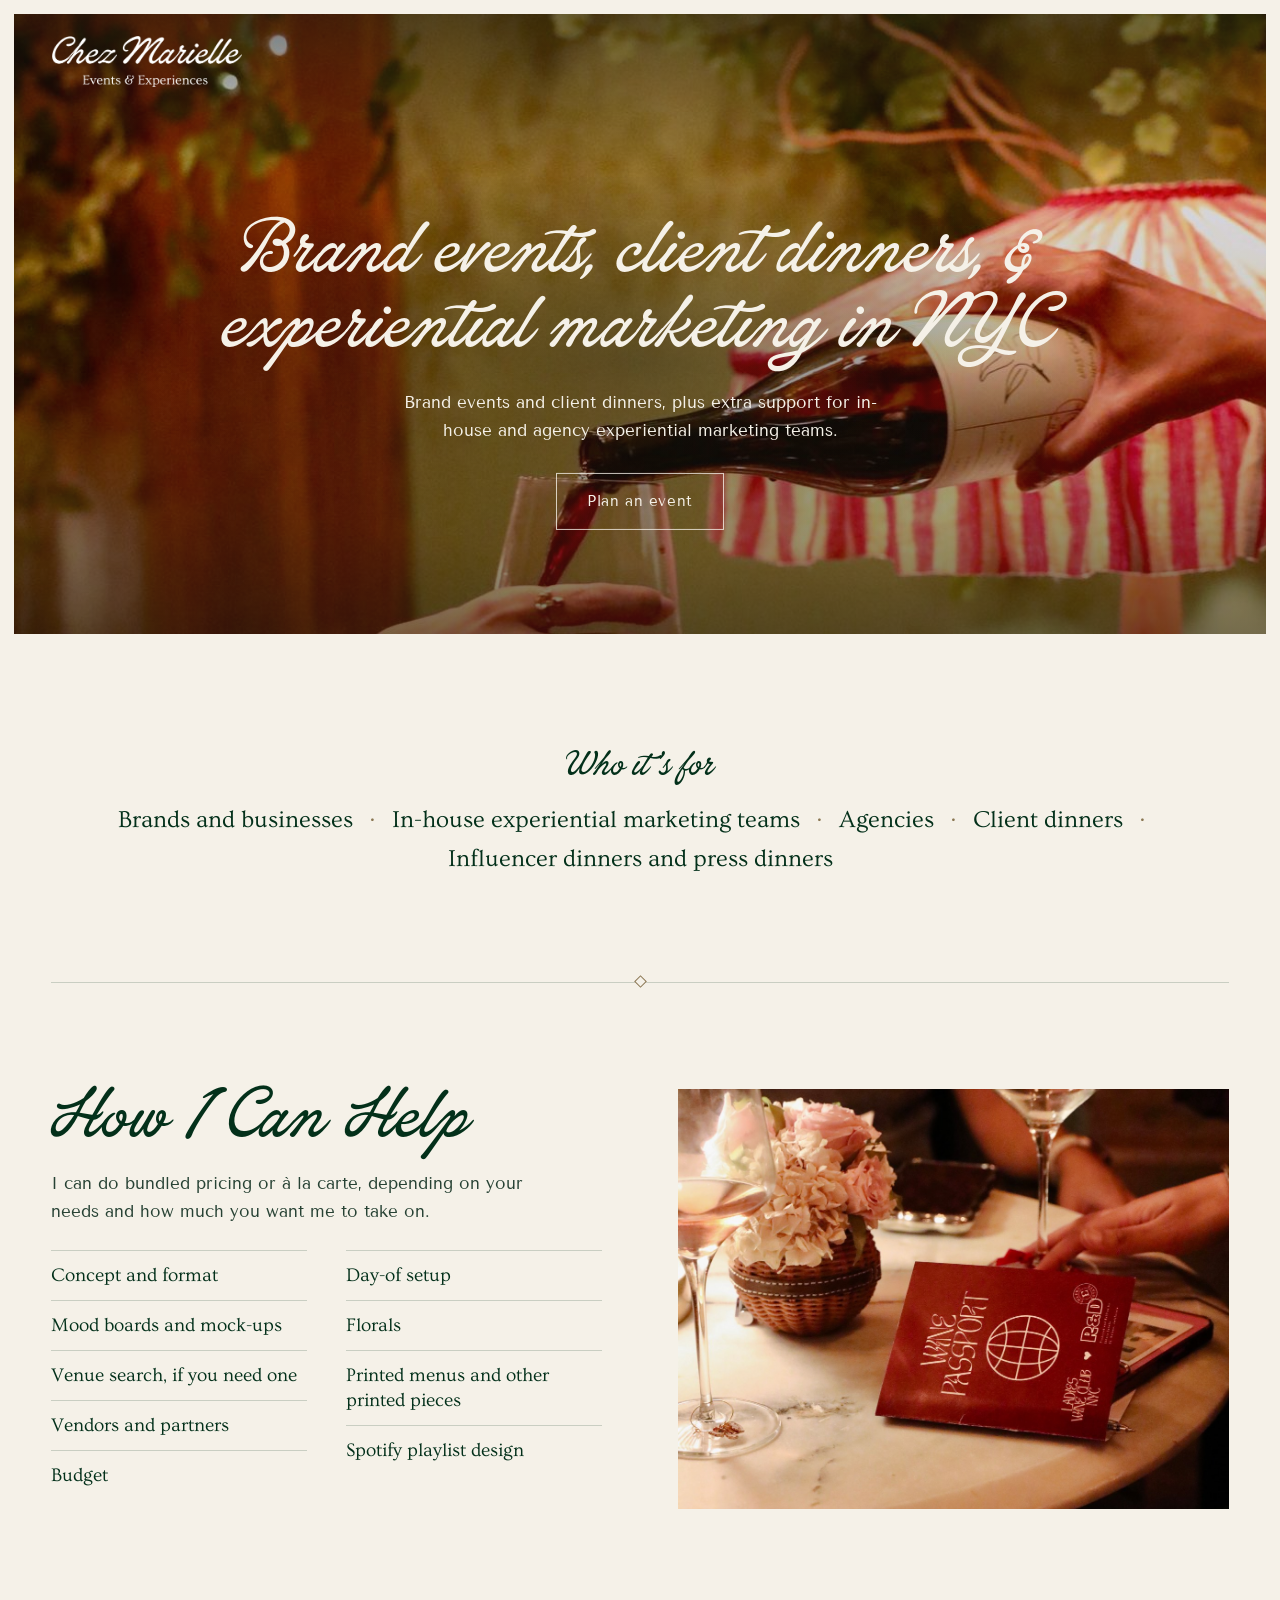
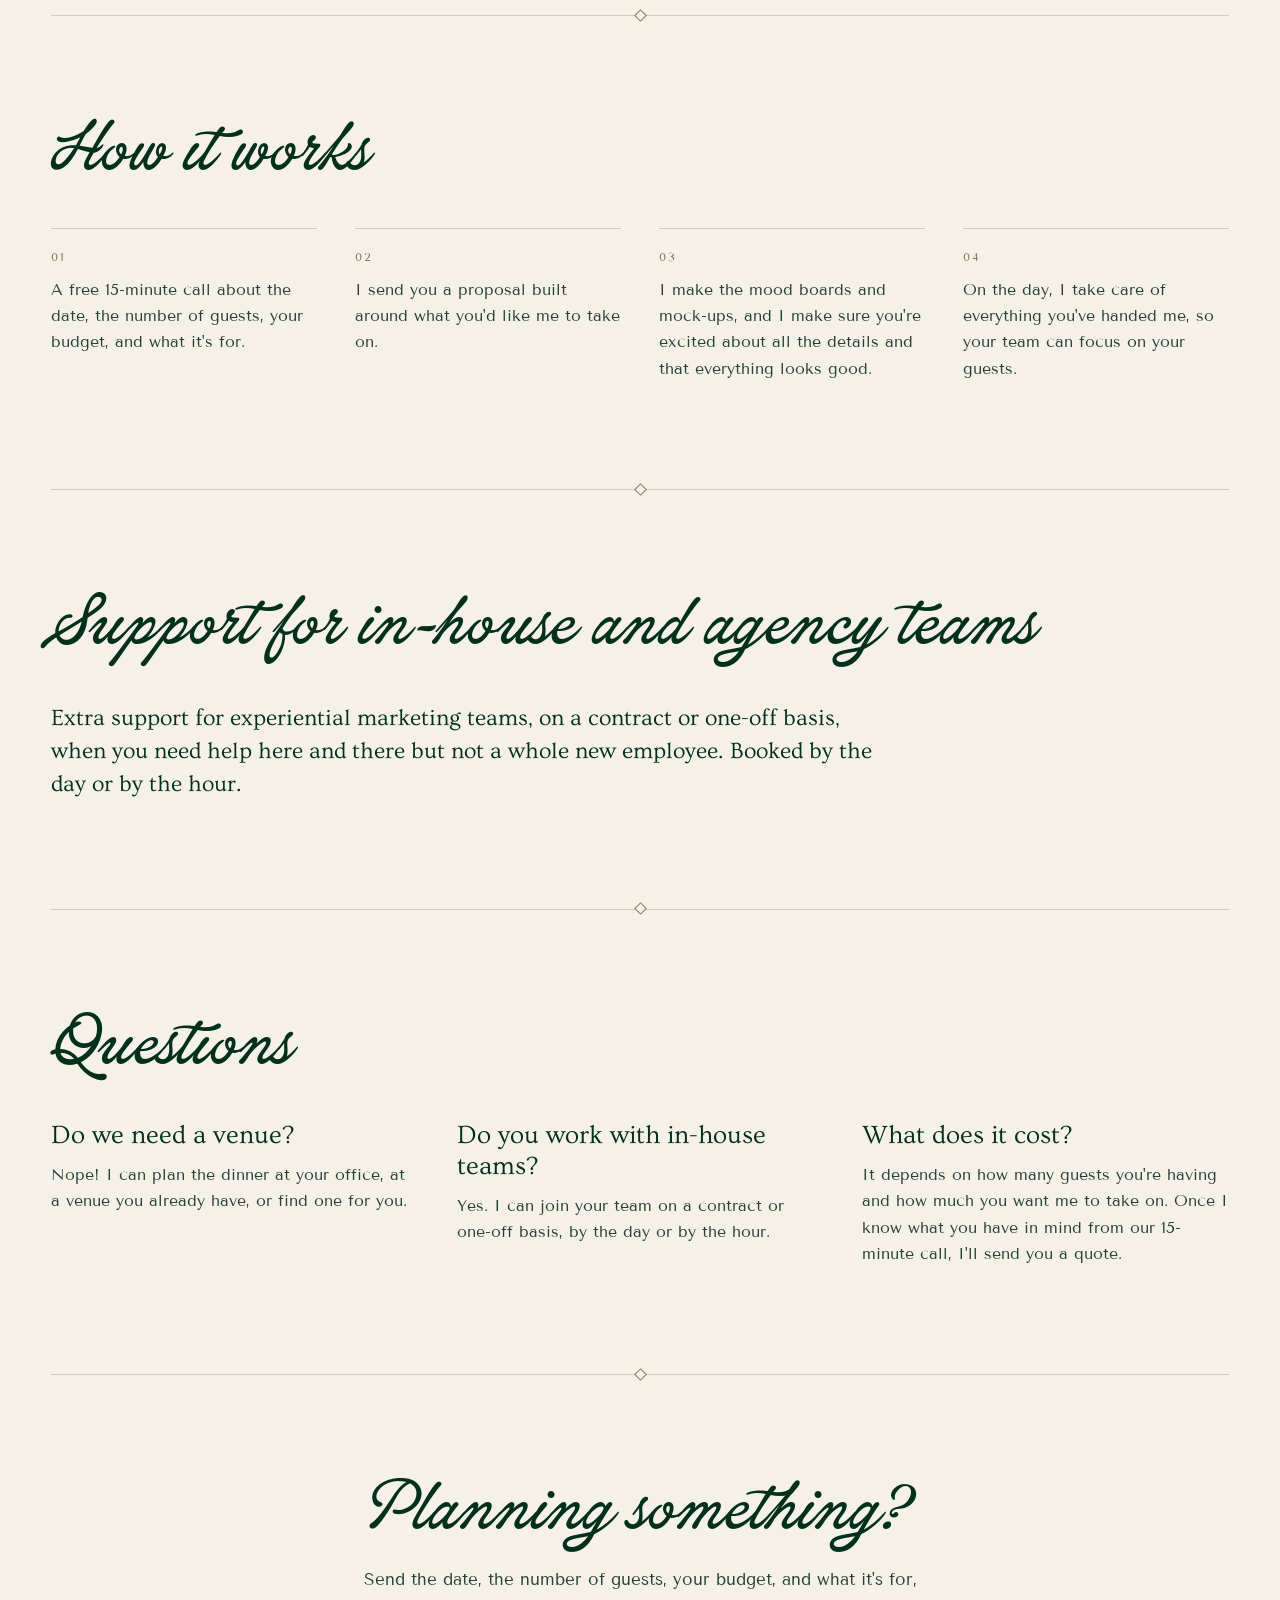
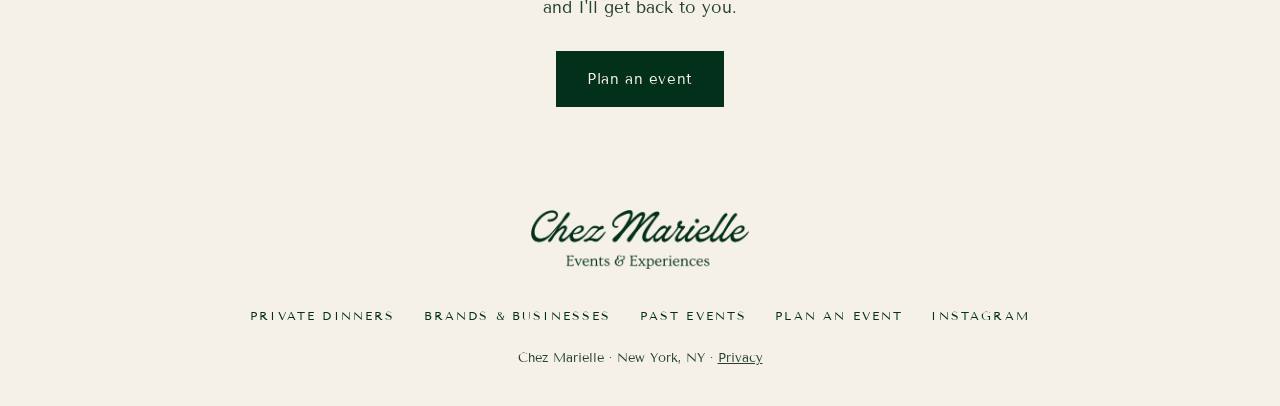
==== commit 90fa73e3: "Brands & businesses: shorter line under the heading Now "Brand events and client dinners, plus extra" ====
--- a/brand-events/index.html
+++ b/brand-events/index.html
@@ -30,7 +30,7 @@
   <link href="https://fonts.googleapis.com/css2?family=Ovo&family=Tenor+Sans&display=swap" rel="stylesheet">
   <link rel="preload" href="/fonts/careera-script.otf" as="font" type="font/otf" crossorigin>
   <link rel="preload" as="image" href="/images/brand-events/hero-pour-2000.jpg" imagesrcset="/images/brand-events/hero-pour-1400.jpg 1400w, /images/brand-events/hero-pour-2000.jpg 2000w" imagesizes="100vw" media="(min-width: 761px)">
-  <link rel="stylesheet" href="/styles.css?v=24">
+  <link rel="stylesheet" href="/styles.css?v=25">
 
   <script type="application/ld+json">
   {
@@ -82,7 +82,7 @@
   </div>
   <div class="hero-text">
     <h1>Brand events, client dinners, &amp; experiential marketing in NYC</h1>
-    <p class="hero-line">Brand events and client dinners, with as little or as much planning and styling as you need, plus extra support for in-house and agency experiential marketing teams.</p>
+    <p class="hero-line">Brand events and client dinners, plus extra support for in-house and agency experiential marketing teams.</p>
     <a class="button ghost" href="/#plan">Plan an event</a>
   </div>
 </header>
--- a/styles.css
+++ b/styles.css
@@ -519,6 +519,8 @@
   /* The rest of the page dims behind the open menu; tapping it closes the menu. */
   html.menu-open { overflow: hidden; }
   html.menu-open body::after { content: ""; position: fixed; inset: 0; z-index: 19; background: rgba(0, 0, 0, 0.45); }
+  /* The menu sits inside the top bar, so the bar has to rise above the dimmed page too, or taps land on the dimming instead of the links */
+  html.menu-open .bar { z-index: 20; }
 }
 
 /* Phone */
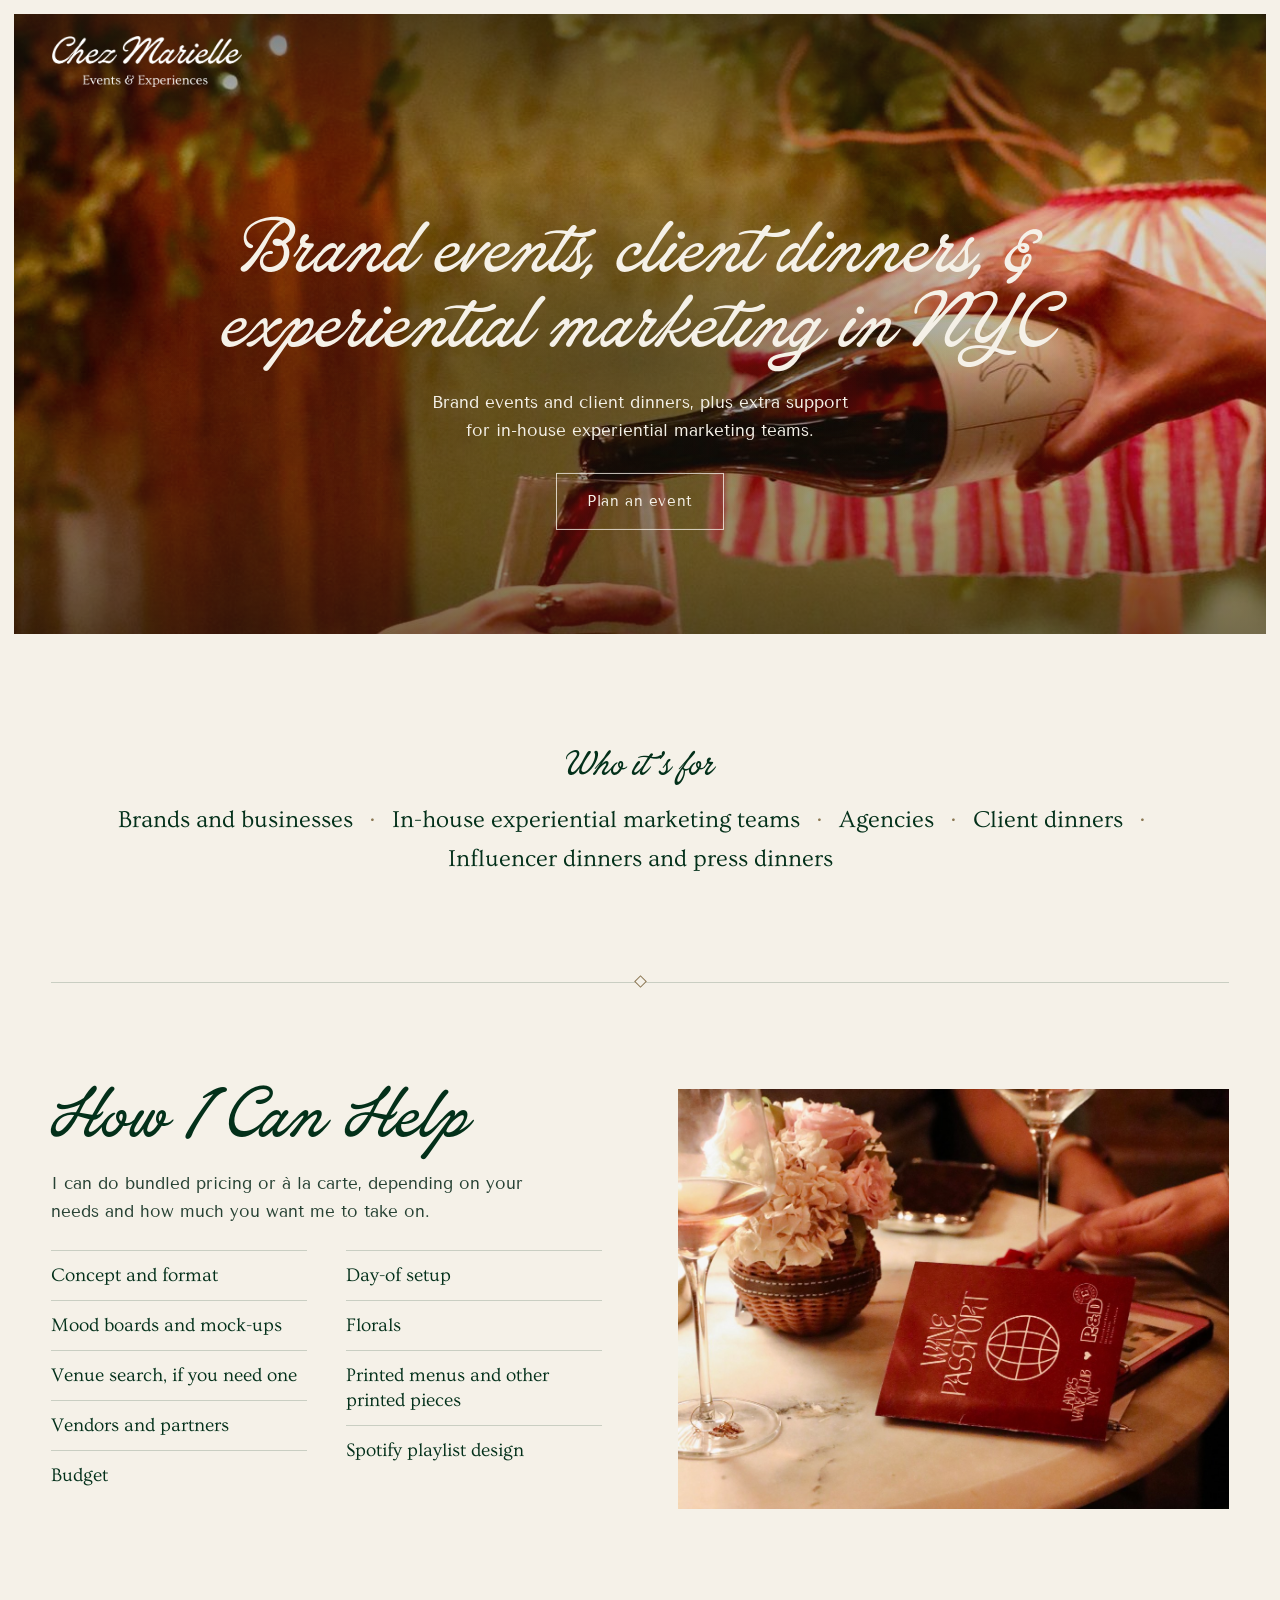
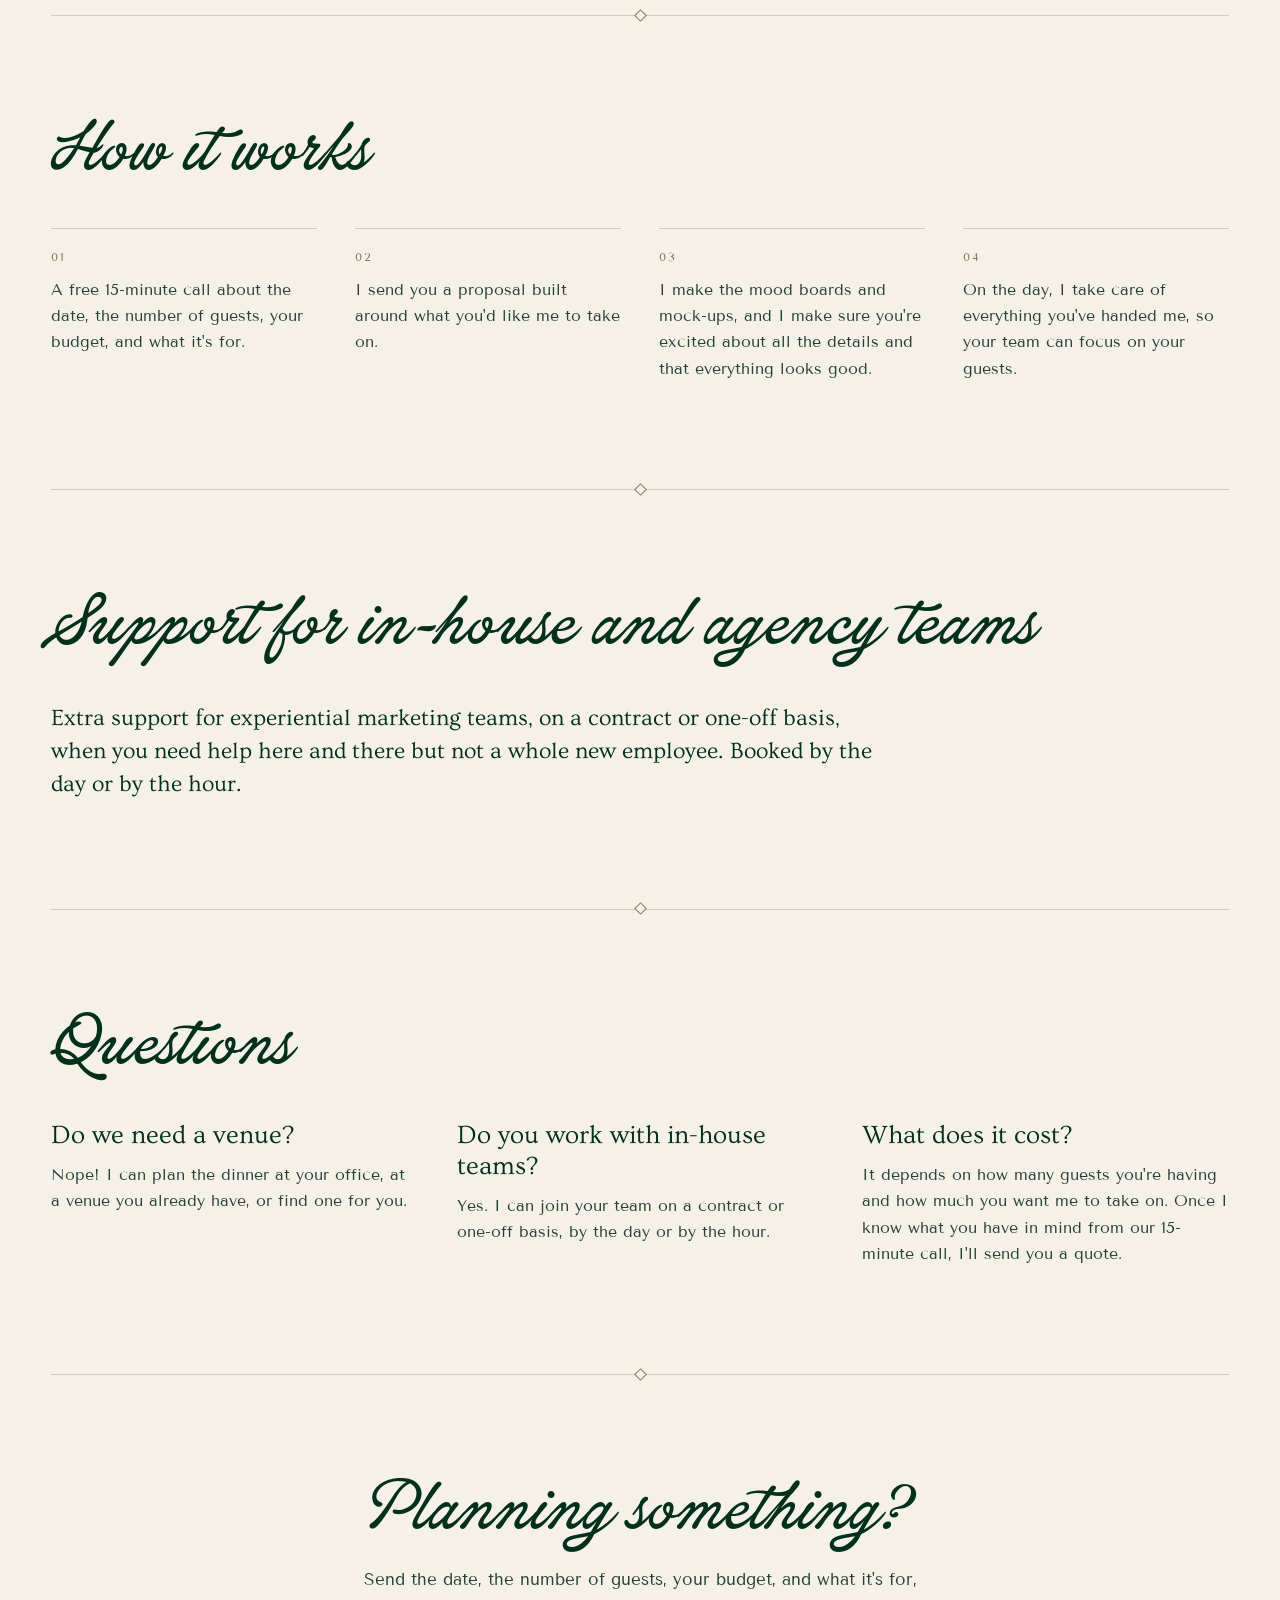
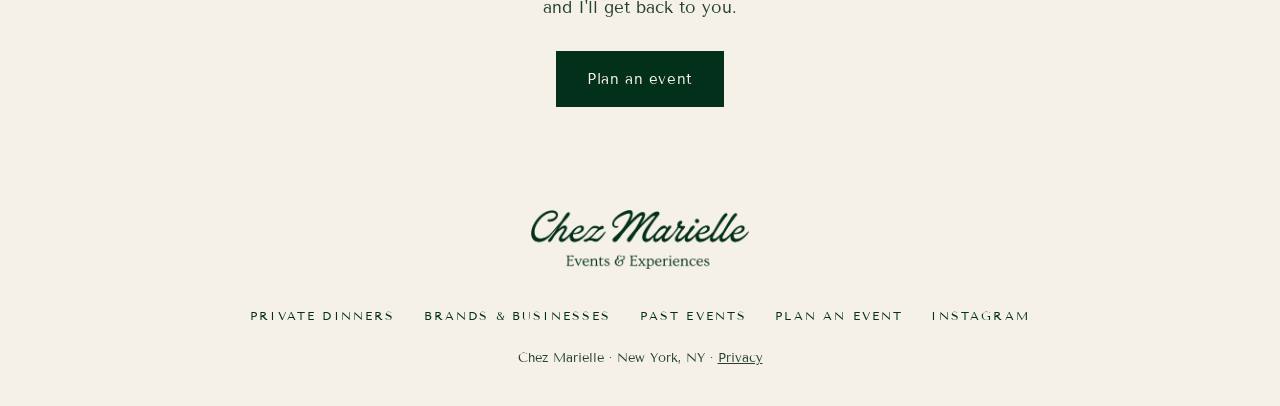
==== commit 7251628c: "Brands & businesses: "and agency" out of the line under the heading Now "Brand events and client din" ====
--- a/brand-events/index.html
+++ b/brand-events/index.html
@@ -82,7 +82,7 @@
   </div>
   <div class="hero-text">
     <h1>Brand events, client dinners, &amp; experiential marketing in NYC</h1>
-    <p class="hero-line">Brand events and client dinners, plus extra support for in-house and agency experiential marketing teams.</p>
+    <p class="hero-line">Brand events and client dinners, plus extra support for in-house experiential marketing teams.</p>
     <a class="button ghost" href="/#plan">Plan an event</a>
   </div>
 </header>
